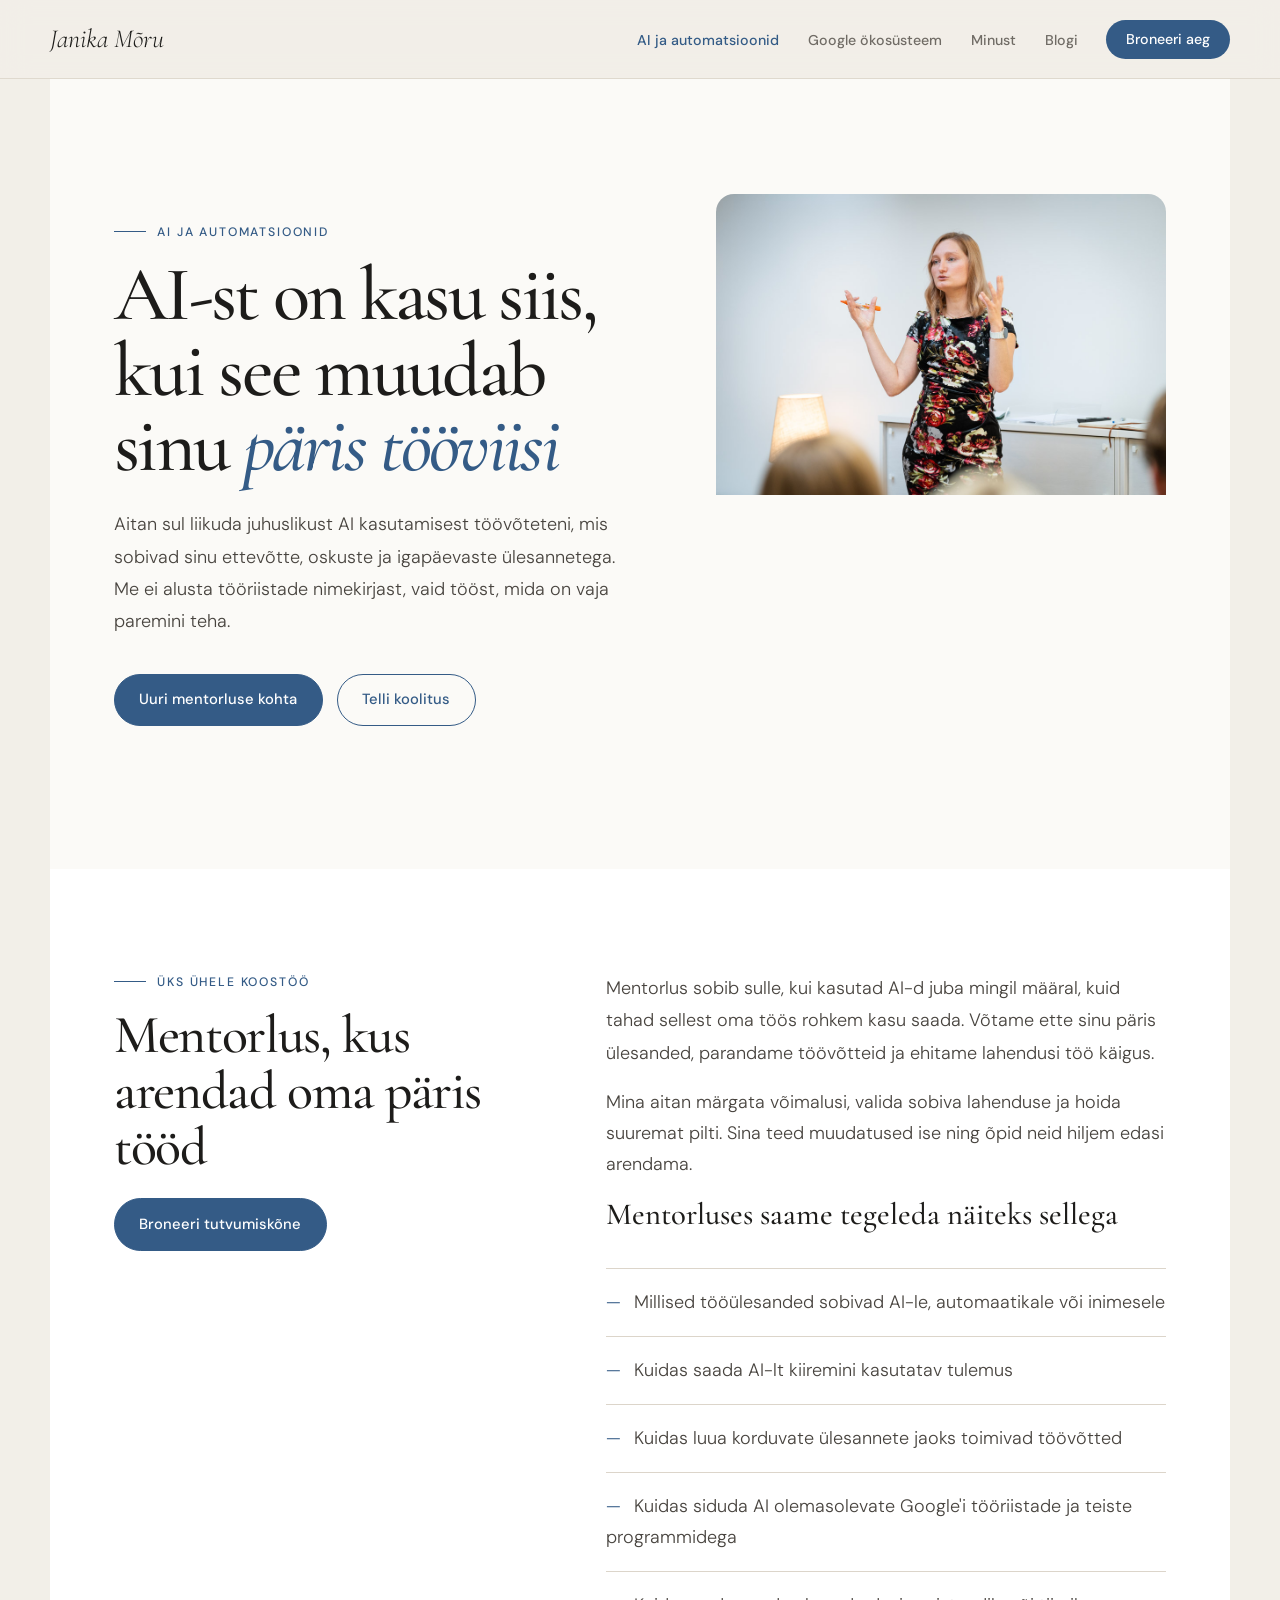
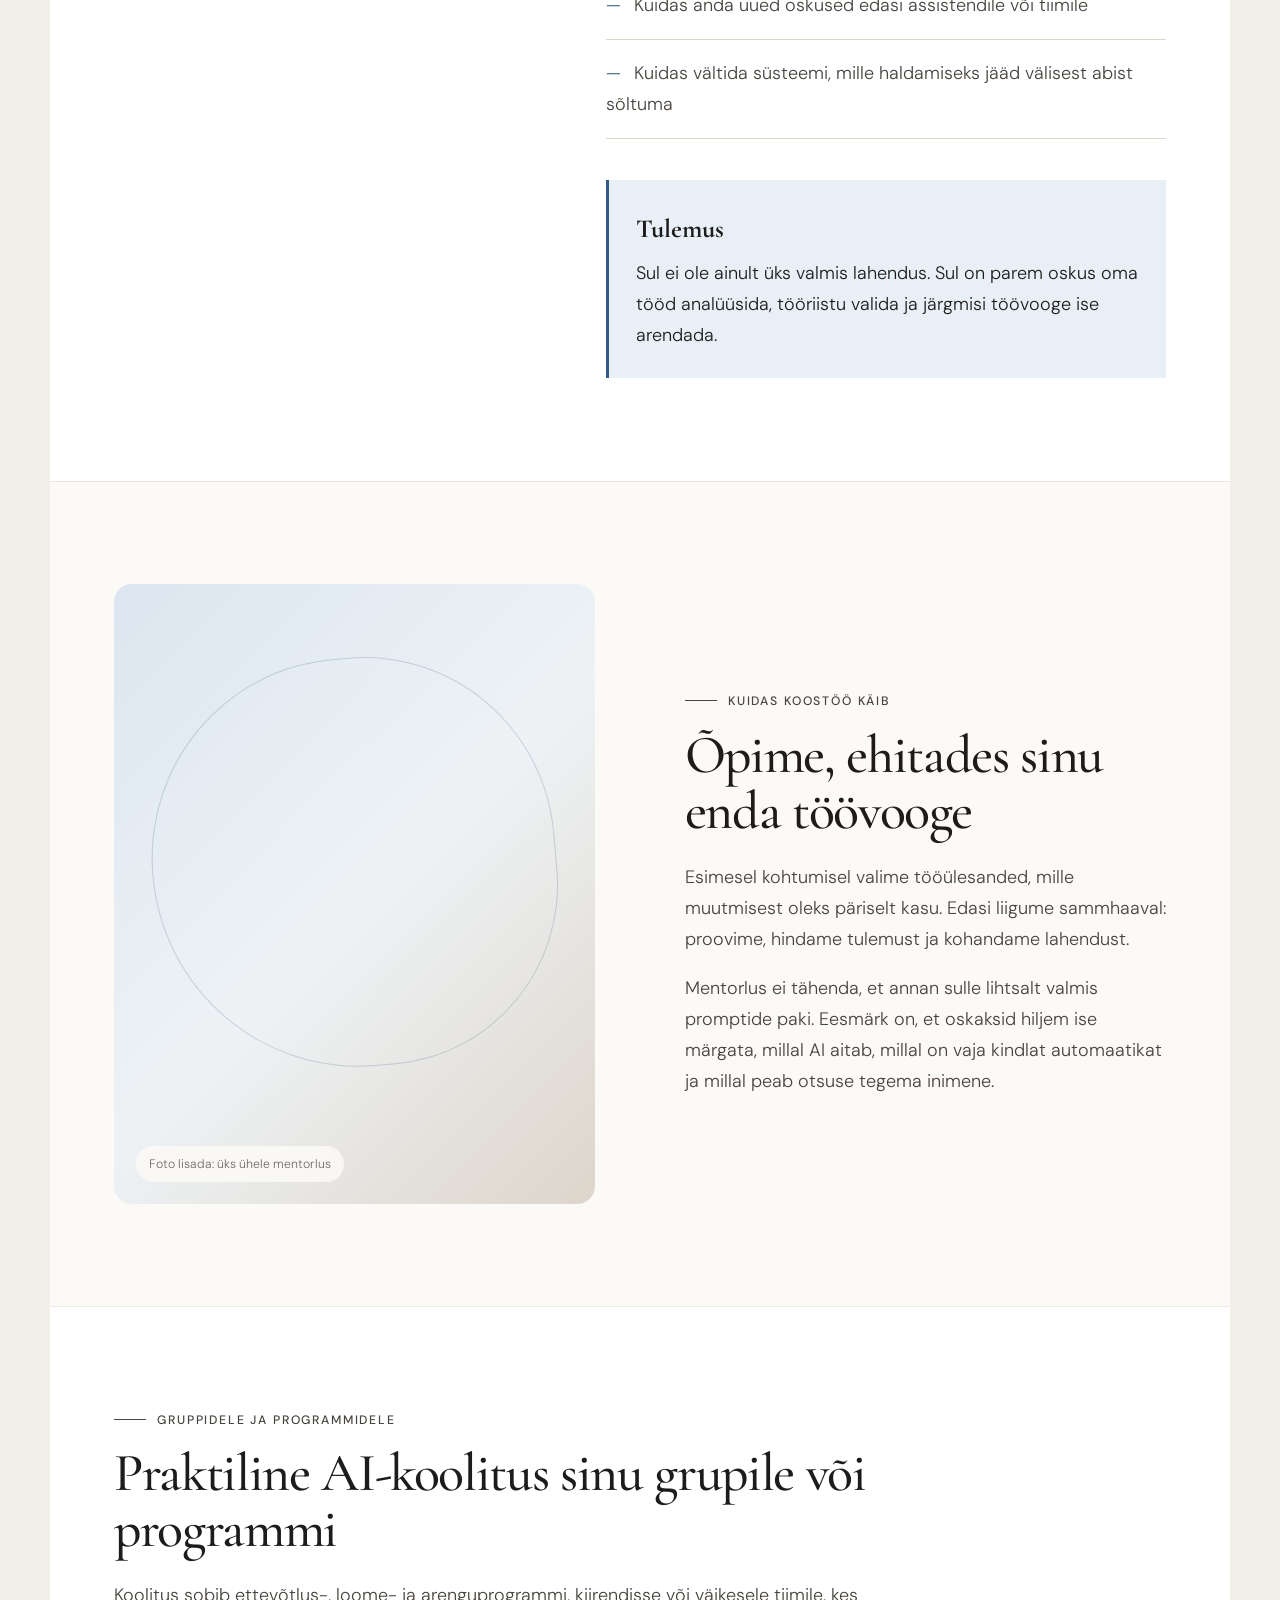
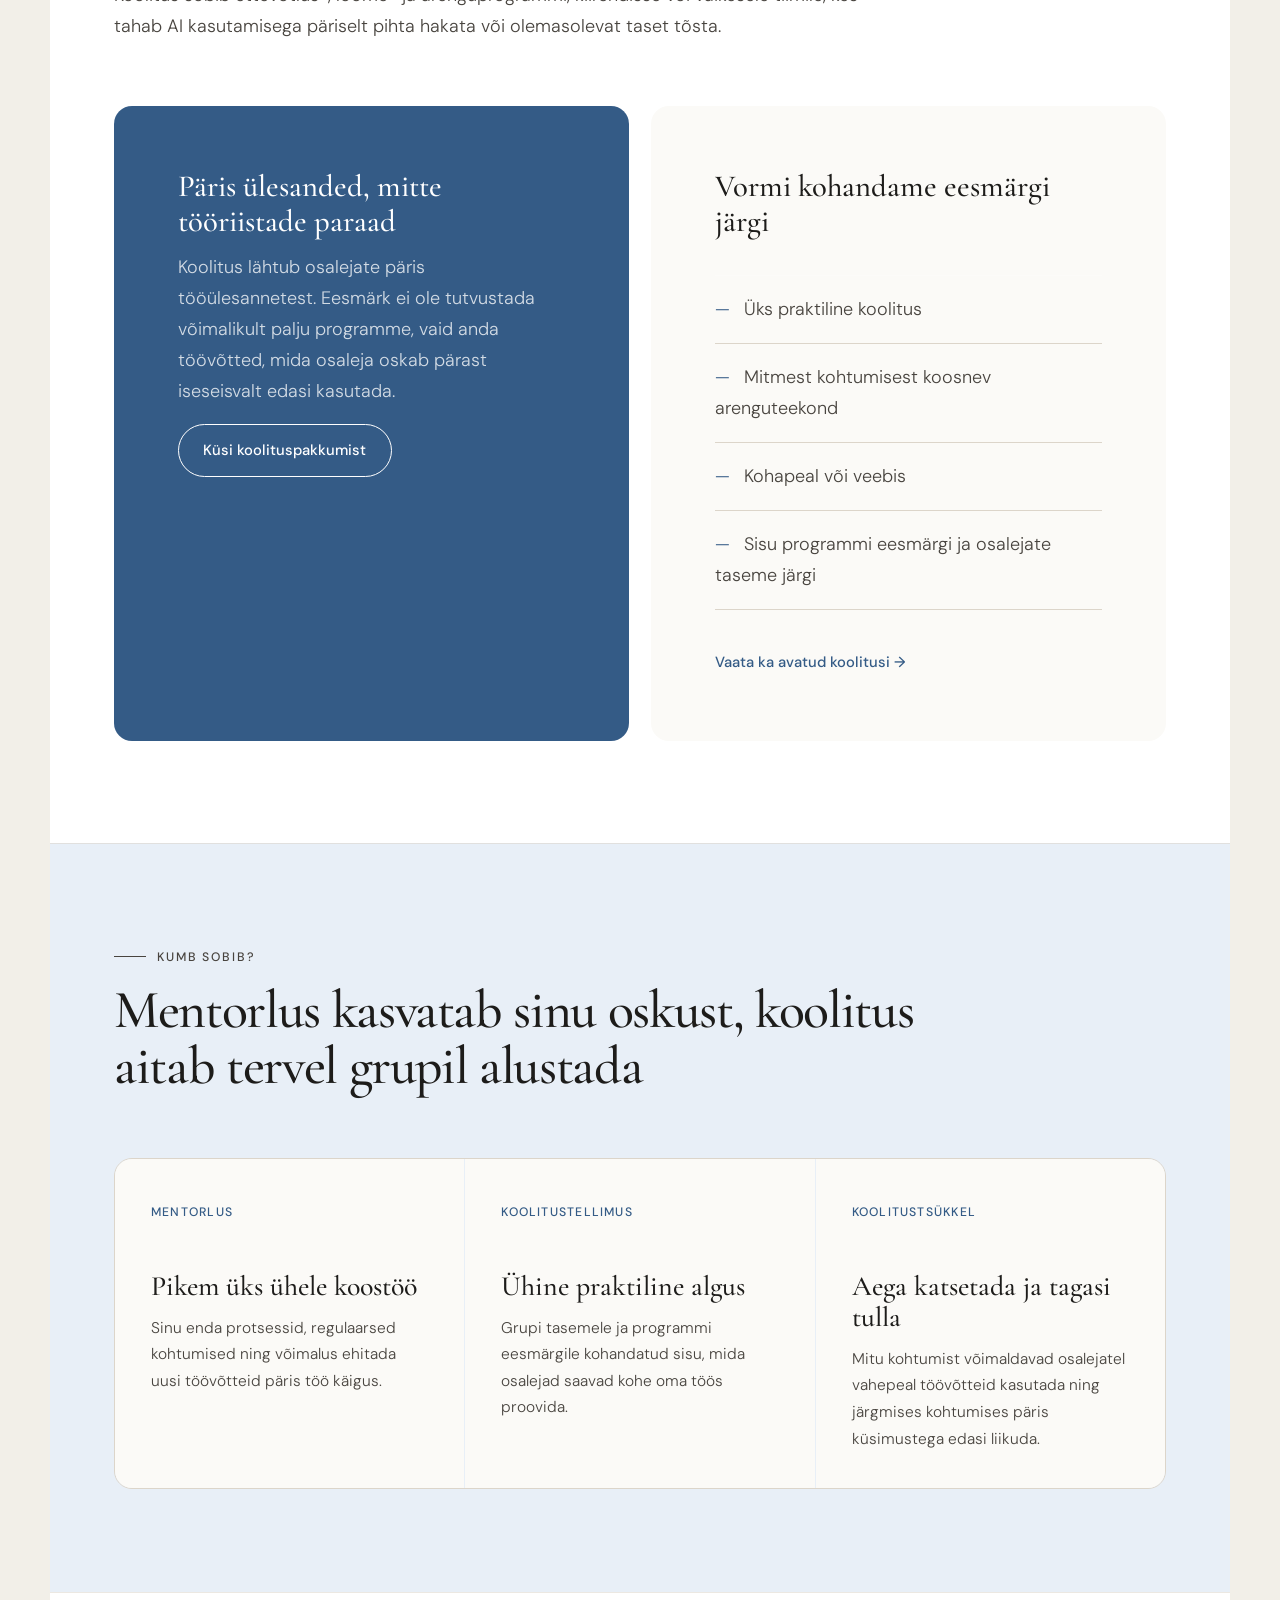
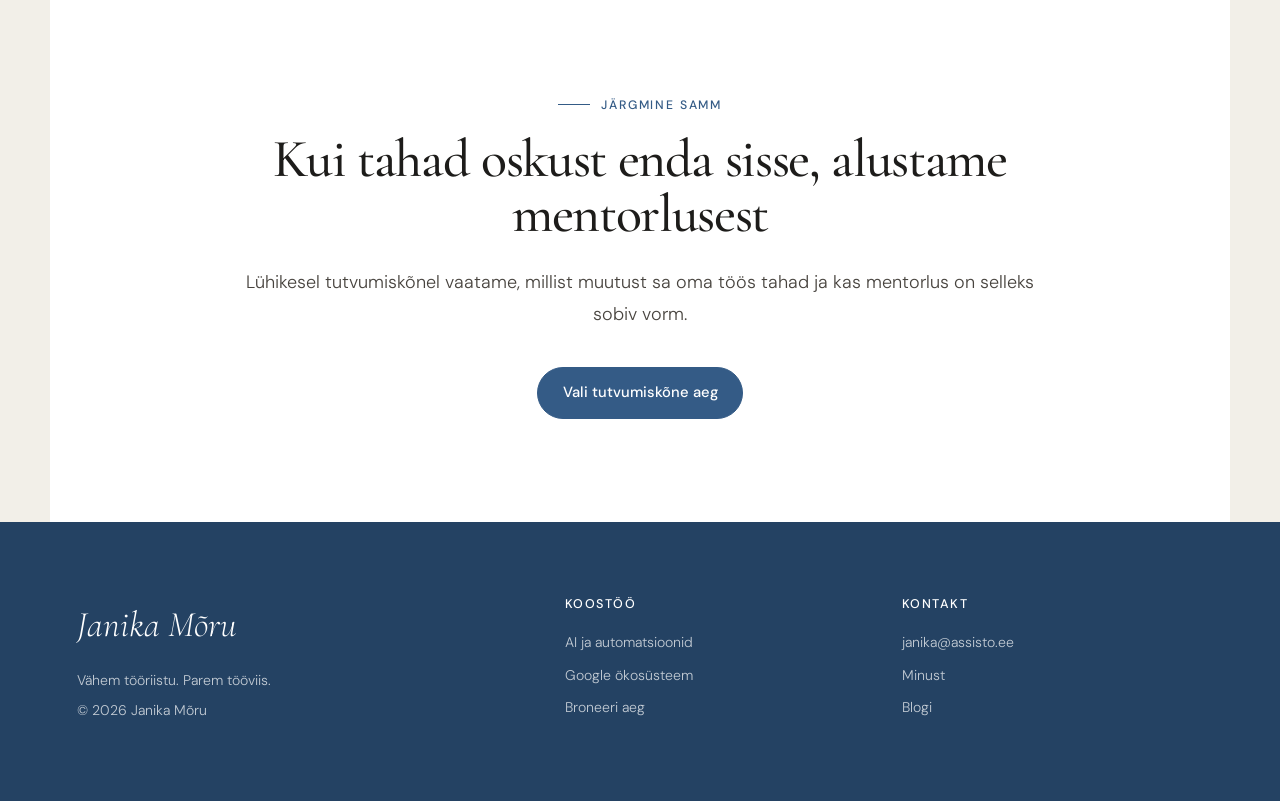
==== ai-ja-automatsioonid.html @ 2387592d "Build new service structure and navigation" ====
<!DOCTYPE html>
<html lang="et">
<head>
  <meta charset="UTF-8">
  <meta name="viewport" content="width=device-width, initial-scale=1">
  <title>AI ja automatsioonid — Janika Mõru</title>
  <meta name="description" content="AI mentorlus üks ühele ning praktilised AI-koolitused gruppidele ja ettevõtlusprogrammidele.">
  <link rel="preconnect" href="https://fonts.googleapis.com">
  <link href="https://fonts.googleapis.com/css2?family=Cormorant+Garamond:ital,wght@0,400;0,500;1,400&family=DM+Sans:wght@300;400;500&display=swap" rel="stylesheet">
  <link rel="stylesheet" href="style.css">
</head>
<body>
<a class="skip-link" href="#sisu">Liigu sisu juurde</a>
<nav class="site-nav" aria-label="Põhimenüü"><div class="nav-inner">
  <a class="nav-logo" href="index.html">Janika Mõru</a>
  <button class="nav-toggle" type="button" aria-expanded="false" aria-controls="nav-links">Menüü</button>
  <ul class="nav-links" id="nav-links">
    <li><a href="ai-ja-automatsioonid.html" aria-current="page">AI ja automatsioonid</a></li>
    <li><a href="google-okosusteem.html">Google ökosüsteem</a></li>
    <li><a href="minust.html">Minust</a></li>
    <li><a href="blogi.html">Blogi</a></li>
    <li><a class="nav-cta" href="kontakt.html">Broneeri aeg</a></li>
  </ul>
</div></nav>

<main id="sisu">
  <header class="page-hero">
    <div>
      <p class="label">AI ja automatsioonid</p>
      <h1>AI-st on kasu siis, kui see muudab sinu <span class="blue-text">päris tööviisi</span></h1>
      <p class="lead">Aitan sul liikuda juhuslikust AI kasutamisest töövõteteni, mis sobivad sinu ettevõtte, oskuste ja igapäevaste ülesannetega. Me ei alusta tööriistade nimekirjast, vaid tööst, mida on vaja paremini teha.</p>
      <div class="button-row">
        <a class="button" href="#mentorlus">Uuri mentorluse kohta</a>
        <a class="button secondary" href="#koolitused">Telli koolitus</a>
      </div>
    </div>
    <div class="page-hero-media training"><img src="Janika ettekanne_kodulehele_MailisVahenurm18.jpg" alt="Janika Mõru praktilist koolitust läbi viimas"></div>
  </header>

  <section class="section white" id="mentorlus">
    <div class="feature-grid">
      <div class="sticky-title">
        <p class="label">Üks ühele koostöö</p>
        <h2>Mentorlus, kus arendad oma päris tööd</h2>
        <a class="button" href="kontakt.html#tutvumiskone">Broneeri tutvumiskõne</a>
      </div>
      <div class="feature-copy">
        <p class="lead">Mentorlus sobib sulle, kui kasutad AI-d juba mingil määral, kuid tahad sellest oma töös rohkem kasu saada. Võtame ette sinu päris ülesanded, parandame töövõtteid ja ehitame lahendusi töö käigus.</p>
        <p>Mina aitan märgata võimalusi, valida sobiva lahenduse ja hoida suuremat pilti. Sina teed muudatused ise ning õpid neid hiljem edasi arendama.</p>
        <h3>Mentorluses saame tegeleda näiteks sellega</h3>
        <ul class="check-list">
          <li>Millised tööülesanded sobivad AI-le, automaatikale või inimesele</li>
          <li>Kuidas saada AI-lt kiiremini kasutatav tulemus</li>
          <li>Kuidas luua korduvate ülesannete jaoks toimivad töövõtted</li>
          <li>Kuidas siduda AI olemasolevate Google'i tööriistade ja teiste programmidega</li>
          <li>Kuidas anda uued oskused edasi assistendile või tiimile</li>
          <li>Kuidas vältida süsteemi, mille haldamiseks jääd välisest abist sõltuma</li>
        </ul>
        <div class="outcome"><strong>Tulemus</strong>Sul ei ole ainult üks valmis lahendus. Sul on parem oskus oma tööd analüüsida, tööriistu valida ja järgmisi töövooge ise arendada.</div>
      </div>
    </div>
  </section>

  <section class="section paper">
    <div class="editorial-split">
      <div class="photo-placeholder tall" role="img" aria-label="Siia tuleb foto üks ühele mentorlusest"><span>Foto lisada: üks ühele mentorlus</span></div>
      <div class="editorial-copy">
        <p class="label">Kuidas koostöö käib</p>
        <h2>Õpime, ehitades sinu enda töövooge</h2>
        <p>Esimesel kohtumisel valime tööülesanded, mille muutmisest oleks päriselt kasu. Edasi liigume sammhaaval: proovime, hindame tulemust ja kohandame lahendust.</p>
        <p>Mentorlus ei tähenda, et annan sulle lihtsalt valmis promptide paki. Eesmärk on, et oskaksid hiljem ise märgata, millal AI aitab, millal on vaja kindlat automaatikat ja millal peab otsuse tegema inimene.</p>
      </div>
    </div>
  </section>

  <section class="section white" id="koolitused">
    <div class="section-head">
      <p class="label">Gruppidele ja programmidele</p>
      <h2>Praktiline AI-koolitus sinu grupile või programmi</h2>
      <p>Koolitus sobib ettevõtlus-, loome- ja arenguprogrammi, kiirendisse või väikesele tiimile, kes tahab AI kasutamisega päriselt pihta hakata või olemasolevat taset tõsta.</p>
    </div>
    <div class="offer-split">
      <div class="offer-panel blue">
        <h3>Päris ülesanded, mitte tööriistade paraad</h3>
        <p>Koolitus lähtub osalejate päris tööülesannetest. Eesmärk ei ole tutvustada võimalikult palju programme, vaid anda töövõtted, mida osaleja oskab pärast iseseisvalt edasi kasutada.</p>
        <a class="button secondary" style="color:white;border-color:white" href="mailto:janika@assisto.ee?subject=AI-koolituse%20päring">Küsi koolituspakkumist</a>
      </div>
      <div class="offer-panel">
        <h3>Vormi kohandame eesmärgi järgi</h3>
        <ul class="check-list">
          <li>Üks praktiline koolitus</li>
          <li>Mitmest kohtumisest koosnev arenguteekond</li>
          <li>Kohapeal või veebis</li>
          <li>Sisu programmi eesmärgi ja osalejate taseme järgi</li>
        </ul>
        <a class="text-link" href="koolituskalender.html">Vaata ka avatud koolitusi</a>
      </div>
    </div>
  </section>

  <section class="section blue-soft">
    <div class="section-head">
      <p class="label">Kumb sobib?</p>
      <h2>Mentorlus kasvatab sinu oskust, koolitus aitab tervel grupil alustada</h2>
    </div>
    <div class="example-grid">
      <article class="example"><span>Mentorlus</span><h3>Pikem üks ühele koostöö</h3><p>Sinu enda protsessid, regulaarsed kohtumised ning võimalus ehitada uusi töövõtteid päris töö käigus.</p></article>
      <article class="example"><span>Koolitustellimus</span><h3>Ühine praktiline algus</h3><p>Grupi tasemele ja programmi eesmärgile kohandatud sisu, mida osalejad saavad kohe oma töös proovida.</p></article>
      <article class="example"><span>Koolitustsükkel</span><h3>Aega katsetada ja tagasi tulla</h3><p>Mitu kohtumist võimaldavad osalejatel vahepeal töövõtteid kasutada ning järgmises kohtumises päris küsimustega edasi liikuda.</p></article>
    </div>
  </section>

  <section class="section white closing">
    <p class="label">Järgmine samm</p>
    <h2>Kui tahad oskust enda sisse, alustame mentorlusest</h2>
    <p class="lead">Lühikesel tutvumiskõnel vaatame, millist muutust sa oma töös tahad ja kas mentorlus on selleks sobiv vorm.</p>
    <div class="button-row"><a class="button" href="kontakt.html#tutvumiskone">Vali tutvumiskõne aeg</a></div>
  </section>
</main>

<footer>
  <div><div class="footer-logo">Janika Mõru</div><p>Vähem tööriistu. Parem tööviis.</p><p>© 2026 Janika Mõru</p></div>
  <div class="footer-links"><div class="footer-heading">Koostöö</div><a href="ai-ja-automatsioonid.html">AI ja automatsioonid</a><a href="google-okosusteem.html">Google ökosüsteem</a><a href="kontakt.html">Broneeri aeg</a></div>
  <div class="footer-links"><div class="footer-heading">Kontakt</div><a href="mailto:janika@assisto.ee">janika@assisto.ee</a><a href="minust.html">Minust</a><a href="blogi.html">Blogi</a></div>
</footer>
<script src="site.js"></script><script src="charla.js"></script>
</body>
</html>
---- style.css ----
*, *::before, *::after { box-sizing: border-box; }

:root {
  --canvas: #f2efe8;
  --paper: #fbfaf7;
  --white: #ffffff;
  --blue: #345b86;
  --blue-dark: #244263;
  --blue-soft: #e8eff7;
  --sand: #e8dfd2;
  --ink: #1d1c1a;
  --text: #48443f;
  --muted: #706b65;
  --line: #dcd5ca;
  --head: 'Cormorant Garamond', Georgia, serif;
  --body: 'DM Sans', Arial, sans-serif;
  --radius: 18px;
  --content: 1180px;
  --reading: 760px;
}

html { scroll-behavior: smooth; font-size: 18px; }
body { margin: 0; background: var(--canvas); color: var(--ink); font-family: var(--body); font-weight: 300; line-height: 1.72; }
img { display: block; width: 100%; }
a { color: inherit; }
button, input { font: inherit; }
.skip-link { position: fixed; top: -5rem; left: 1rem; z-index: 1000; padding: .7rem 1rem; background: var(--ink); color: white; }
.skip-link:focus { top: 1rem; }

.site-nav { position: sticky; top: 0; z-index: 100; border-bottom: 1px solid rgba(220,213,202,.86); background: rgba(242,239,232,.94); backdrop-filter: blur(14px); }
.nav-inner { width: min(var(--content), calc(100% - 3rem)); min-height: 78px; margin: 0 auto; display: flex; align-items: center; justify-content: space-between; gap: 2rem; }
.nav-logo { font-family: var(--head); font-size: 1.45rem; font-style: italic; text-decoration: none; white-space: nowrap; }
.nav-links { display: flex; align-items: center; gap: clamp(1rem, 2.25vw, 2rem); margin: 0; padding: 0; list-style: none; }
.nav-links a { color: var(--muted); font-size: .79rem; font-weight: 500; text-decoration: none; white-space: nowrap; }
.nav-links a:hover, .nav-links a[aria-current="page"] { color: var(--blue); }
.nav-cta { padding: .58rem 1.1rem; border-radius: 999px; background: var(--blue); color: white !important; }
.nav-cta:hover { background: var(--blue-dark); }
.nav-toggle { display: none; border: 0; background: transparent; color: var(--ink); cursor: pointer; }

main { display: block; }
.section { width: min(var(--content), calc(100% - 3rem)); margin: 0 auto; padding: clamp(4.5rem, 8vw, 7rem) clamp(1.5rem, 5vw, 5rem); }
.section.full { width: min(1360px, 100%); }
.section.white { background: var(--white); }
.section.paper { background: var(--paper); }
.section.blue-soft { background: var(--blue-soft); }
.section.sand { background: var(--sand); }
.section + .section { border-top: 1px solid rgba(220,213,202,.55); }
.label { margin: 0 0 .8rem; color: var(--blue); font-size: .68rem; font-weight: 500; letter-spacing: .15em; text-transform: uppercase; }
.label::before { content: ''; display: inline-block; width: 1.8rem; height: 1px; margin: 0 .6rem .22rem 0; background: currentColor; }
h1, h2, h3, p { margin-top: 0; }
h1, h2, h3 { font-family: var(--head); font-weight: 500; }
h1 { margin-bottom: 1.4rem; font-size: clamp(3rem, 6.4vw, 6rem); line-height: .98; letter-spacing: -.035em; }
h2 { margin-bottom: 1.3rem; font-size: clamp(2.25rem, 4.2vw, 4rem); line-height: 1.04; letter-spacing: -.025em; }
h3 { margin-bottom: .7rem; font-size: clamp(1.45rem, 2.4vw, 2.15rem); line-height: 1.12; }
.blue-text { color: var(--blue); font-style: italic; }
.lead { max-width: 62ch; color: var(--text); font-size: clamp(1rem, 1.4vw, 1.18rem); line-height: 1.8; }
.narrow { max-width: var(--reading); }
.section-head { max-width: 820px; margin-bottom: clamp(2.5rem, 5vw, 4rem); }
.section-head p { max-width: 64ch; color: var(--text); }

.button-row { display: flex; flex-wrap: wrap; align-items: center; gap: .8rem; margin-top: 2rem; }
.button { display: inline-flex; align-items: center; justify-content: center; min-height: 48px; padding: .7rem 1.35rem; border: 1px solid var(--blue); border-radius: 999px; background: var(--blue); color: white; font-size: .82rem; font-weight: 500; text-decoration: none; transition: .2s ease; }
.button:hover { transform: translateY(-2px); background: var(--blue-dark); border-color: var(--blue-dark); }
.button.secondary { background: transparent; color: var(--blue); }
.button.secondary:hover { background: var(--blue-soft); }
.text-link { color: var(--blue); font-size: .82rem; font-weight: 500; text-decoration: none; }
.text-link::after { content: ' →'; }
.text-link:hover { color: var(--blue-dark); }

.hero { width: min(1360px, 100%); min-height: 700px; margin: 0 auto; display: grid; grid-template-columns: 1.05fr .95fr; background: var(--paper); }
.hero-copy { display: flex; flex-direction: column; justify-content: center; padding: clamp(4rem, 8vw, 8rem) clamp(2rem, 7vw, 6rem); }
.hero-copy .lead { max-width: 52ch; }
.hero-media { min-height: 660px; margin: 2rem 2rem 2rem 0; overflow: hidden; border-radius: var(--radius); background: var(--blue-soft); }
.hero-media img { height: 100%; object-fit: cover; object-position: center top; }
.hero-media.training img { object-position: 52% center; }

.direction-grid { display: grid; grid-template-columns: 1fr 1fr; gap: 1.25rem; }
.direction { display: grid; grid-template-rows: minmax(270px, .9fr) auto; overflow: hidden; border: 1px solid var(--line); border-radius: var(--radius); background: var(--paper); }
.direction-media { min-height: 270px; overflow: hidden; background: var(--blue-soft); }
.direction-media img { height: 100%; object-fit: cover; }
.direction-copy { padding: clamp(1.7rem, 4vw, 3rem); }
.direction-copy p { color: var(--text); }
.direction-kicker { display: block; margin-bottom: .55rem; color: var(--blue); font-size: .7rem; font-weight: 500; letter-spacing: .12em; text-transform: uppercase; }

.photo-placeholder { position: relative; display: flex; min-height: 320px; align-items: flex-end; overflow: hidden; border-radius: var(--radius); background: linear-gradient(135deg, #dce6f0 0%, #eef2f5 52%, #ddd5ca 100%); }
.photo-placeholder::before { content: ''; position: absolute; inset: 12% 8% 22%; border: 1px solid rgba(52,91,134,.22); border-radius: 50% 48% 45% 52%; transform: rotate(-5deg); }
.photo-placeholder span { position: relative; margin: 1.2rem; padding: .42rem .72rem; border-radius: 999px; background: rgba(251,250,247,.9); color: var(--muted); font-size: .68rem; }
.photo-placeholder.tall { min-height: 620px; }

.editorial-split { display: grid; grid-template-columns: 1fr 1fr; gap: clamp(2.5rem, 7vw, 6rem); align-items: center; }
.editorial-copy p { color: var(--text); }
.editorial-copy p:last-child { margin-bottom: 0; }

.principles { display: grid; grid-template-columns: minmax(240px,.75fr) 1.25fr; gap: clamp(2.5rem, 8vw, 7rem); }
.principle-list { border-top: 1px solid var(--line); }
.principle { display: grid; grid-template-columns: 3rem 1fr; gap: 1rem; padding: 2.2rem 0; border-bottom: 1px solid var(--line); }
.principle-number { color: var(--blue); font-family: var(--head); font-size: 1.6rem; }
.principle h3 { font-size: 1.65rem; }
.principle p { max-width: 62ch; margin-bottom: 0; color: var(--text); font-size: .91rem; }

.result-band { padding: clamp(4rem, 8vw, 6.5rem); background: var(--blue); color: white; }
.result-band .label { color: rgba(255,255,255,.72); }
.result-band h2 { max-width: 800px; }
.result-list { display: grid; grid-template-columns: repeat(5, 1fr); gap: 1px; margin: 3rem 0 0; padding: 0; border: 1px solid rgba(255,255,255,.2); list-style: none; }
.result-list li { padding: 1.5rem; border-right: 1px solid rgba(255,255,255,.2); color: rgba(255,255,255,.82); font-size: .84rem; }
.result-list li:last-child { border-right: 0; }

.example-grid { display: grid; grid-template-columns: repeat(3, 1fr); gap: 1px; border: 1px solid var(--line); border-radius: var(--radius); overflow: hidden; }
.example { min-height: 290px; padding: 2rem; background: var(--paper); }
.example span { color: var(--blue); font-size: .68rem; font-weight: 500; letter-spacing: .1em; text-transform: uppercase; }
.example h3 { margin-top: 2.5rem; font-size: 1.55rem; }
.example p { margin-bottom: 0; color: var(--text); font-size: .86rem; }

.preview-grid { display: grid; grid-template-columns: 1fr 1fr; gap: clamp(2rem, 6vw, 5rem); align-items: center; }
.preview-photo { min-height: 480px; overflow: hidden; border-radius: var(--radius); }
.preview-photo img { height: 100%; object-fit: cover; }

.post-grid { display: grid; grid-template-columns: repeat(3, 1fr); gap: 1.2rem; }
.post-card { min-height: 280px; padding: 2rem; display: flex; flex-direction: column; border: 1px solid var(--line); border-radius: var(--radius); background: var(--paper); text-decoration: none; }
.post-card .post-meta { color: var(--blue); font-size: .68rem; font-weight: 500; letter-spacing: .1em; text-transform: uppercase; }
.post-card h3 { margin: auto 0 1rem; font-size: 1.65rem; }
.post-card p { color: var(--text); font-size: .84rem; }

.closing { text-align: center; }
.closing h2, .closing p { max-width: 800px; margin-left: auto; margin-right: auto; }
.closing .button-row { justify-content: center; }

.page-hero { width: min(var(--content), calc(100% - 3rem)); margin: 0 auto; padding: clamp(5rem, 9vw, 8rem) clamp(1.5rem, 5vw, 5rem); display: grid; grid-template-columns: 1fr .88fr; gap: clamp(2.5rem, 7vw, 6rem); align-items: center; background: var(--paper); }
.page-hero h1 { font-size: clamp(3.2rem, 6vw, 5.4rem); }
.page-hero-media { min-height: 560px; overflow: hidden; border-radius: var(--radius); }
.page-hero-media img { height: 100%; object-fit: cover; }
.page-hero-media.training img { object-position: 50% center; }

.feature-grid { display: grid; grid-template-columns: .82fr 1.18fr; gap: clamp(3rem, 8vw, 7rem); align-items: start; }
.sticky-title { position: sticky; top: 7rem; }
.feature-copy p { color: var(--text); }
.check-list { margin: 2rem 0; padding: 0; border-top: 1px solid var(--line); list-style: none; }
.check-list li { padding: 1rem 0; border-bottom: 1px solid var(--line); color: var(--text); }
.check-list li::before { content: '—'; margin-right: .75rem; color: var(--blue); }
.outcome { margin-top: 2.3rem; padding: 1.5rem; border-left: 3px solid var(--blue); background: var(--blue-soft); }
.outcome strong { display: block; margin-bottom: .35rem; font-family: var(--head); font-size: 1.45rem; }

.offer-split { display: grid; grid-template-columns: 1fr 1fr; gap: 1.25rem; }
.offer-panel { padding: clamp(2rem, 5vw, 4rem); border-radius: var(--radius); background: var(--paper); }
.offer-panel.blue { background: var(--blue); color: white; }
.offer-panel.blue p { color: rgba(255,255,255,.78); }
.offer-panel p { color: var(--text); }
.offer-panel .check-list { border-color: rgba(255,255,255,.2); }
.offer-panel.blue .check-list li { border-color: rgba(255,255,255,.2); color: rgba(255,255,255,.82); }

.course-grid { display: grid; grid-template-columns: repeat(2, 1fr); gap: 1.1rem; }
.course { min-height: 260px; padding: 2rem; display: flex; flex-direction: column; border: 1px solid var(--line); border-radius: var(--radius); background: var(--white); text-decoration: none; }
.course .course-meta { color: var(--blue); font-size: .7rem; font-weight: 500; letter-spacing: .1em; text-transform: uppercase; }
.course h3 { margin: auto 0 .8rem; font-size: 1.55rem; }
.course p { color: var(--text); font-size: .83rem; }
.course strong { color: var(--blue); font-size: .78rem; }

.about-hero { width: min(var(--content), calc(100% - 3rem)); margin: 0 auto; padding: clamp(5rem, 9vw, 8rem) clamp(1.5rem, 5vw, 5rem); background: var(--paper); }
.about-intro { display: grid; grid-template-columns: .8fr 1.2fr; gap: clamp(2.5rem, 7vw, 6rem); align-items: end; }
.about-photo { min-height: 560px; overflow: hidden; border-radius: var(--radius); }
.about-photo img { height: 100%; object-fit: cover; object-position: center top; }
.about-copy p { color: var(--text); }
.about-quote { max-width: 960px; margin: 0 auto; color: var(--blue-dark); font-family: var(--head); font-size: clamp(2rem, 5vw, 4.4rem); line-height: 1.12; text-align: center; }

.contact-layout { display: grid; grid-template-columns: .85fr 1.15fr; gap: clamp(2.5rem, 7vw, 6rem); align-items: start; }
.contact-options { display: grid; gap: 1rem; }
.contact-card { padding: 2rem; border: 1px solid var(--line); border-radius: var(--radius); background: var(--white); }
.contact-card p { color: var(--text); font-size: .9rem; }
.booking-frame { min-height: 650px; padding: 1.2rem; border-radius: var(--radius); background: var(--white); }

.legacy-choice { min-height: 70vh; }

footer { width: min(1360px, 100%); margin: 0 auto; padding: 4rem max(1.5rem, calc((100% - var(--content))/2 + 1.5rem)); display: grid; grid-template-columns: 1.2fr .8fr .8fr; gap: 2rem; background: var(--blue-dark); color: rgba(255,255,255,.72); }
.footer-logo { margin-bottom: .7rem; color: white; font-family: var(--head); font-size: 2rem; font-style: italic; }
footer p { margin-bottom: .35rem; font-size: .78rem; }
.footer-links { display: grid; align-content: start; gap: .45rem; }
.footer-links a { font-size: .78rem; text-decoration: none; }
.footer-links a:hover { color: white; }
.footer-heading { margin-bottom: .4rem; color: white; font-size: .7rem; font-weight: 500; letter-spacing: .12em; text-transform: uppercase; }

@media (max-width: 1040px) {
  html { font-size: 17px; }
  .nav-toggle { display: block; }
  .nav-links { position: absolute; top: 78px; left: 0; right: 0; display: none; padding: 1.4rem 1.5rem 1.8rem; flex-direction: column; align-items: stretch; gap: .5rem; border-bottom: 1px solid var(--line); background: var(--paper); }
  .site-nav.open .nav-links { display: flex; }
  .nav-links a { display: block; padding: .6rem 0; font-size: .9rem; }
  .nav-cta { margin-top: .4rem; text-align: center; }
  .hero, .page-hero { grid-template-columns: 1fr; }
  .hero { min-height: auto; }
  .hero-media { min-height: 600px; margin: 0 1.5rem 1.5rem; }
  .page-hero-media { min-height: 520px; }
  .result-list { grid-template-columns: 1fr 1fr; }
  .result-list li { border-bottom: 1px solid rgba(255,255,255,.2); }
  .result-list li:last-child { grid-column: span 2; }
}

@media (max-width: 760px) {
  html { font-size: 16px; }
  .nav-inner { width: calc(100% - 2rem); }
  .section, .page-hero, .about-hero { width: calc(100% - 1rem); padding: 4.5rem 1.25rem; }
  .hero-copy { padding: 4.5rem 1.5rem 3rem; }
  .hero-media { min-height: 460px; margin: 0 .5rem .5rem; }
  .direction-grid, .editorial-split, .principles, .example-grid, .preview-grid, .post-grid, .feature-grid, .offer-split, .course-grid, .about-intro, .contact-layout { grid-template-columns: 1fr; }
  .sticky-title { position: static; }
  .direction { grid-template-rows: 230px auto; }
  .result-band { padding: 4rem 1.5rem; }
  .result-list { grid-template-columns: 1fr; }
  .result-list li, .result-list li:last-child { grid-column: auto; border-right: 0; }
  .page-hero { gap: 2rem; }
  .page-hero-media, .about-photo { min-height: 430px; }
  .photo-placeholder.tall { min-height: 430px; }
  footer { grid-template-columns: 1fr; padding: 3.5rem 1.5rem; }
}

@media (prefers-reduced-motion: reduce) {
  html { scroll-behavior: auto; }
  *, *::before, *::after { transition: none !important; }
}
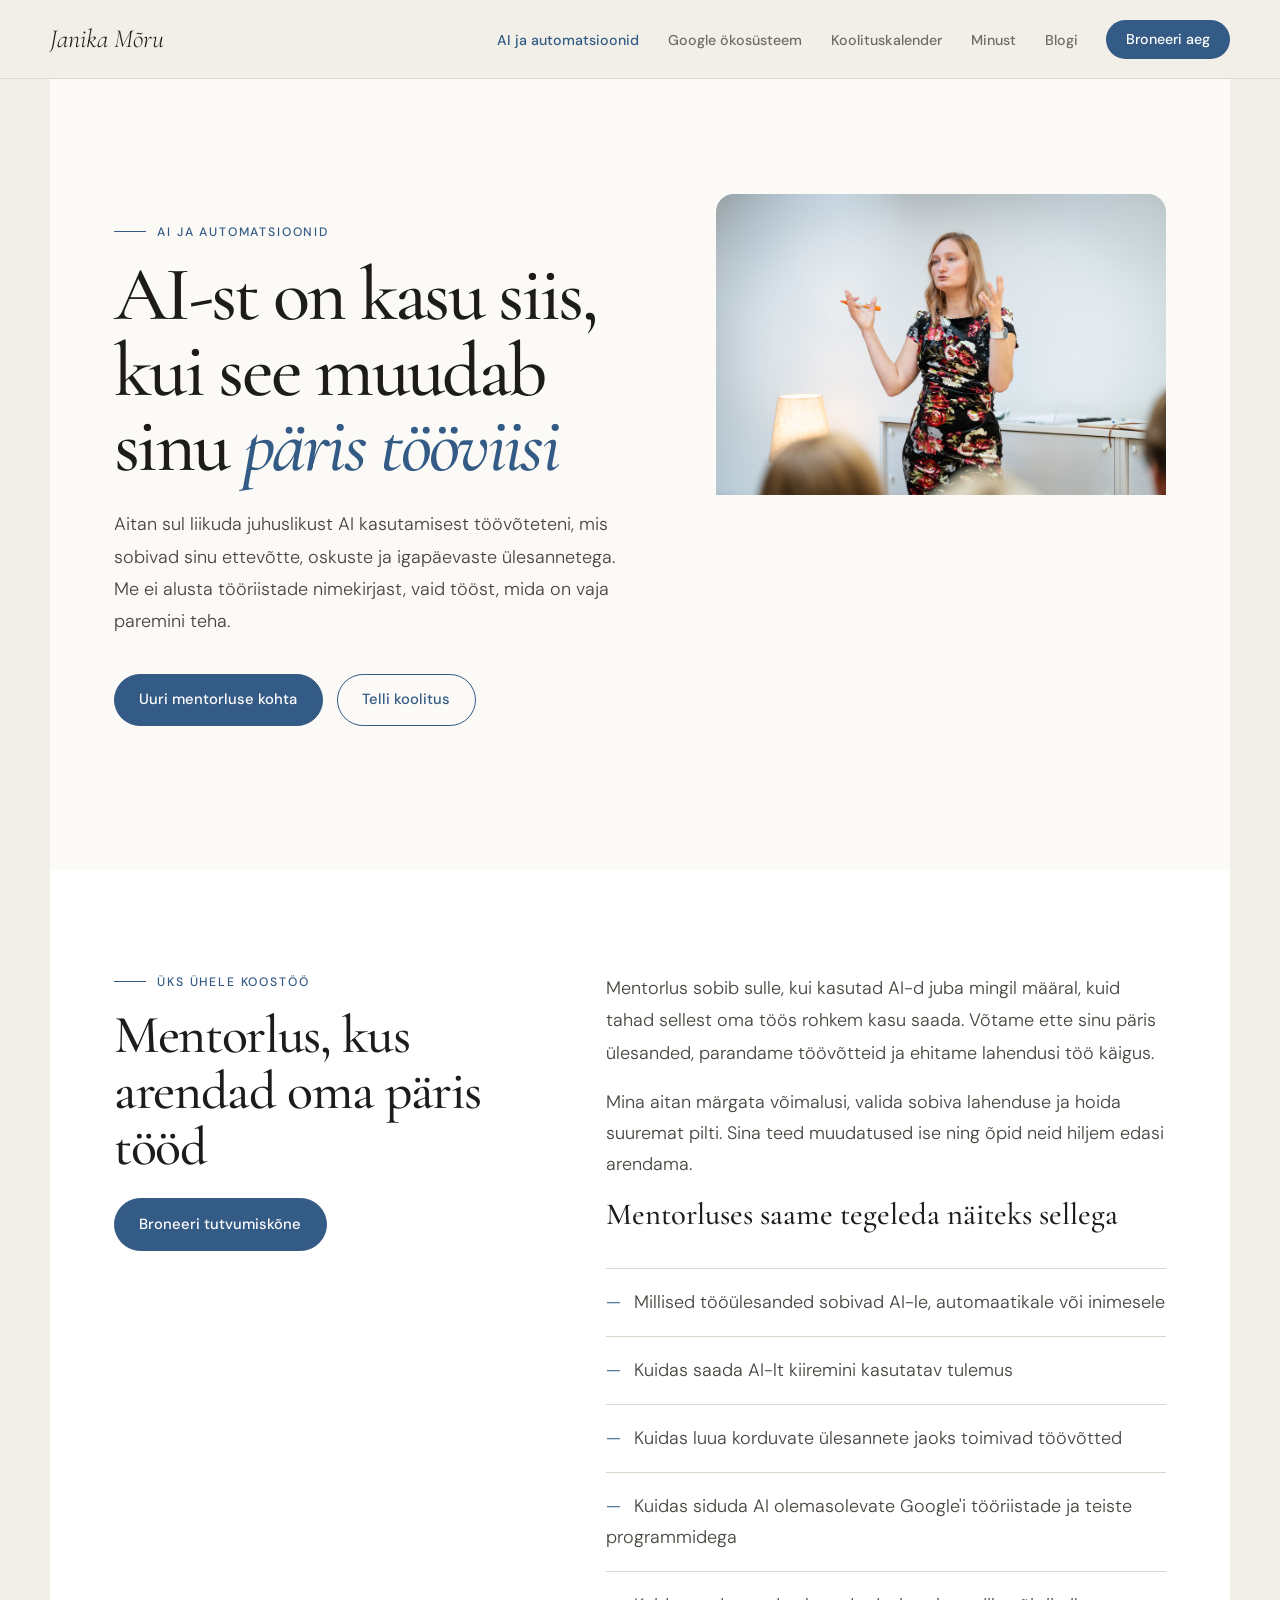
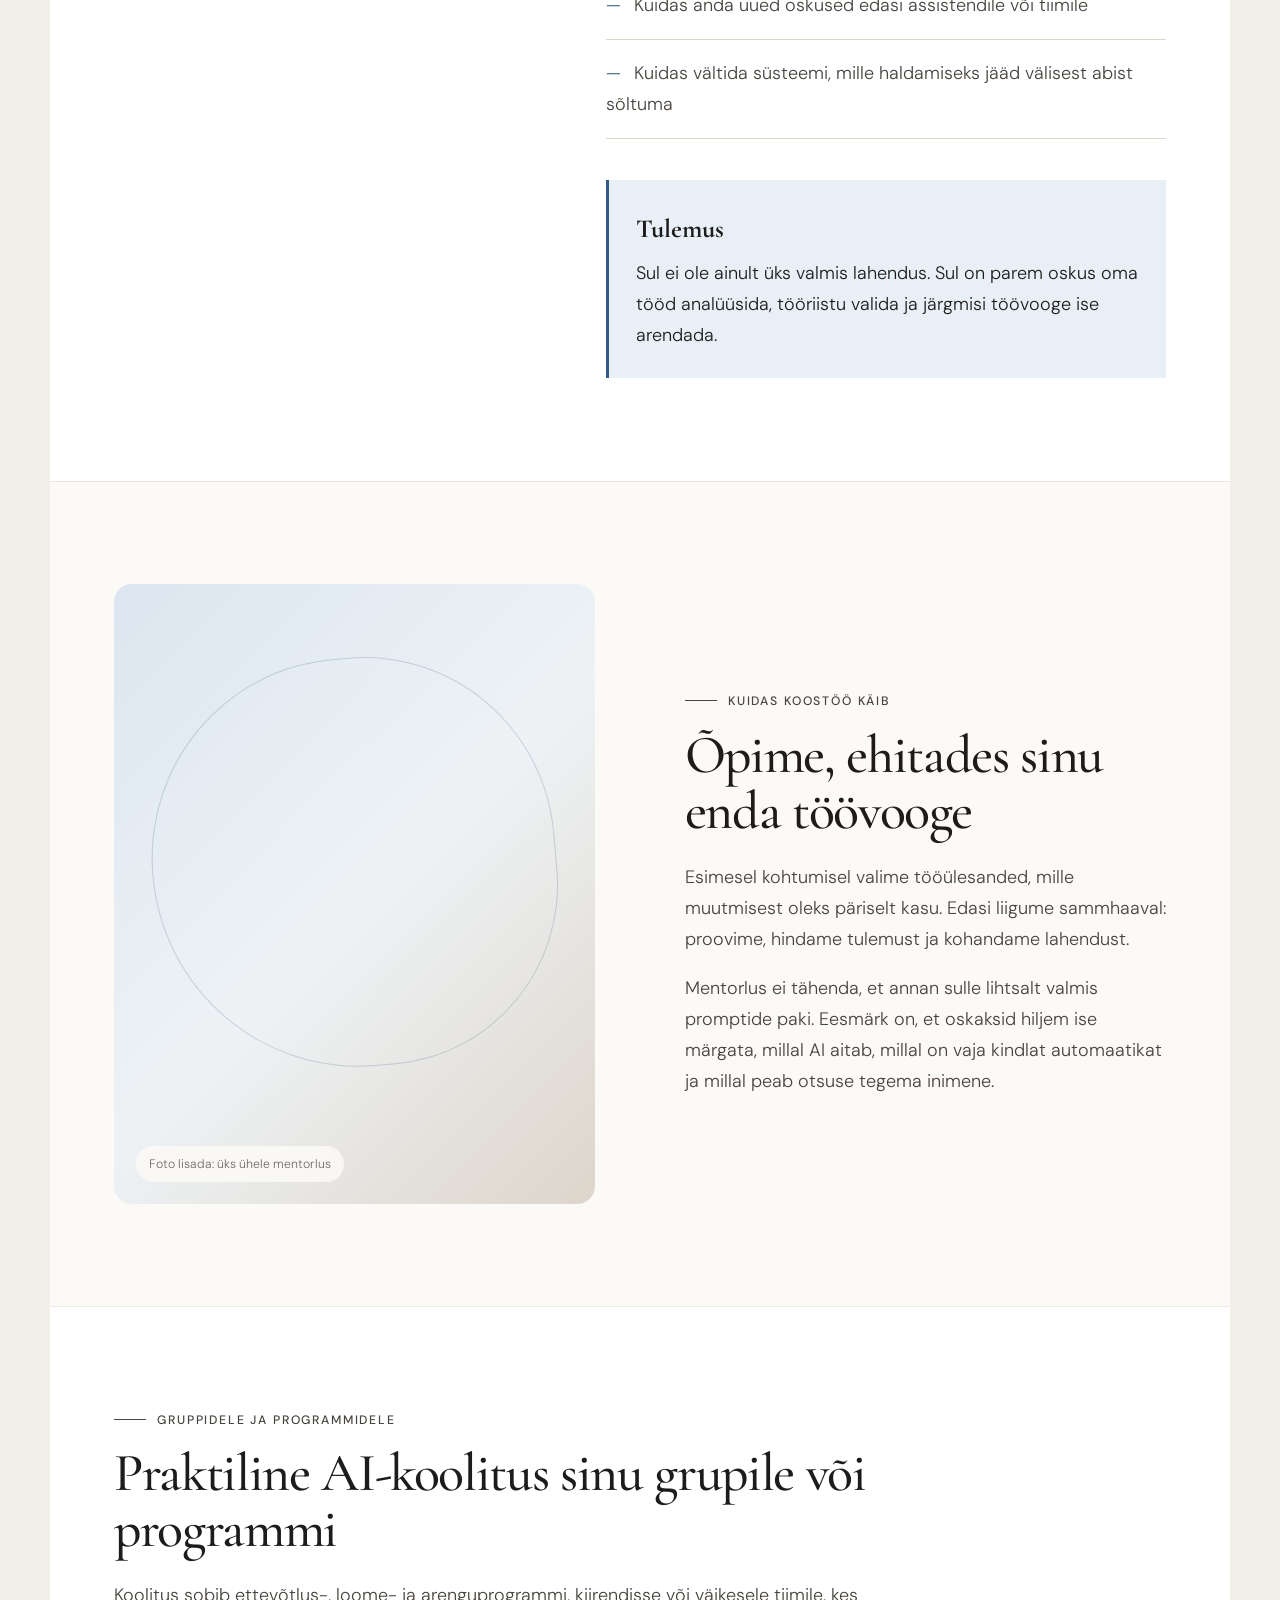
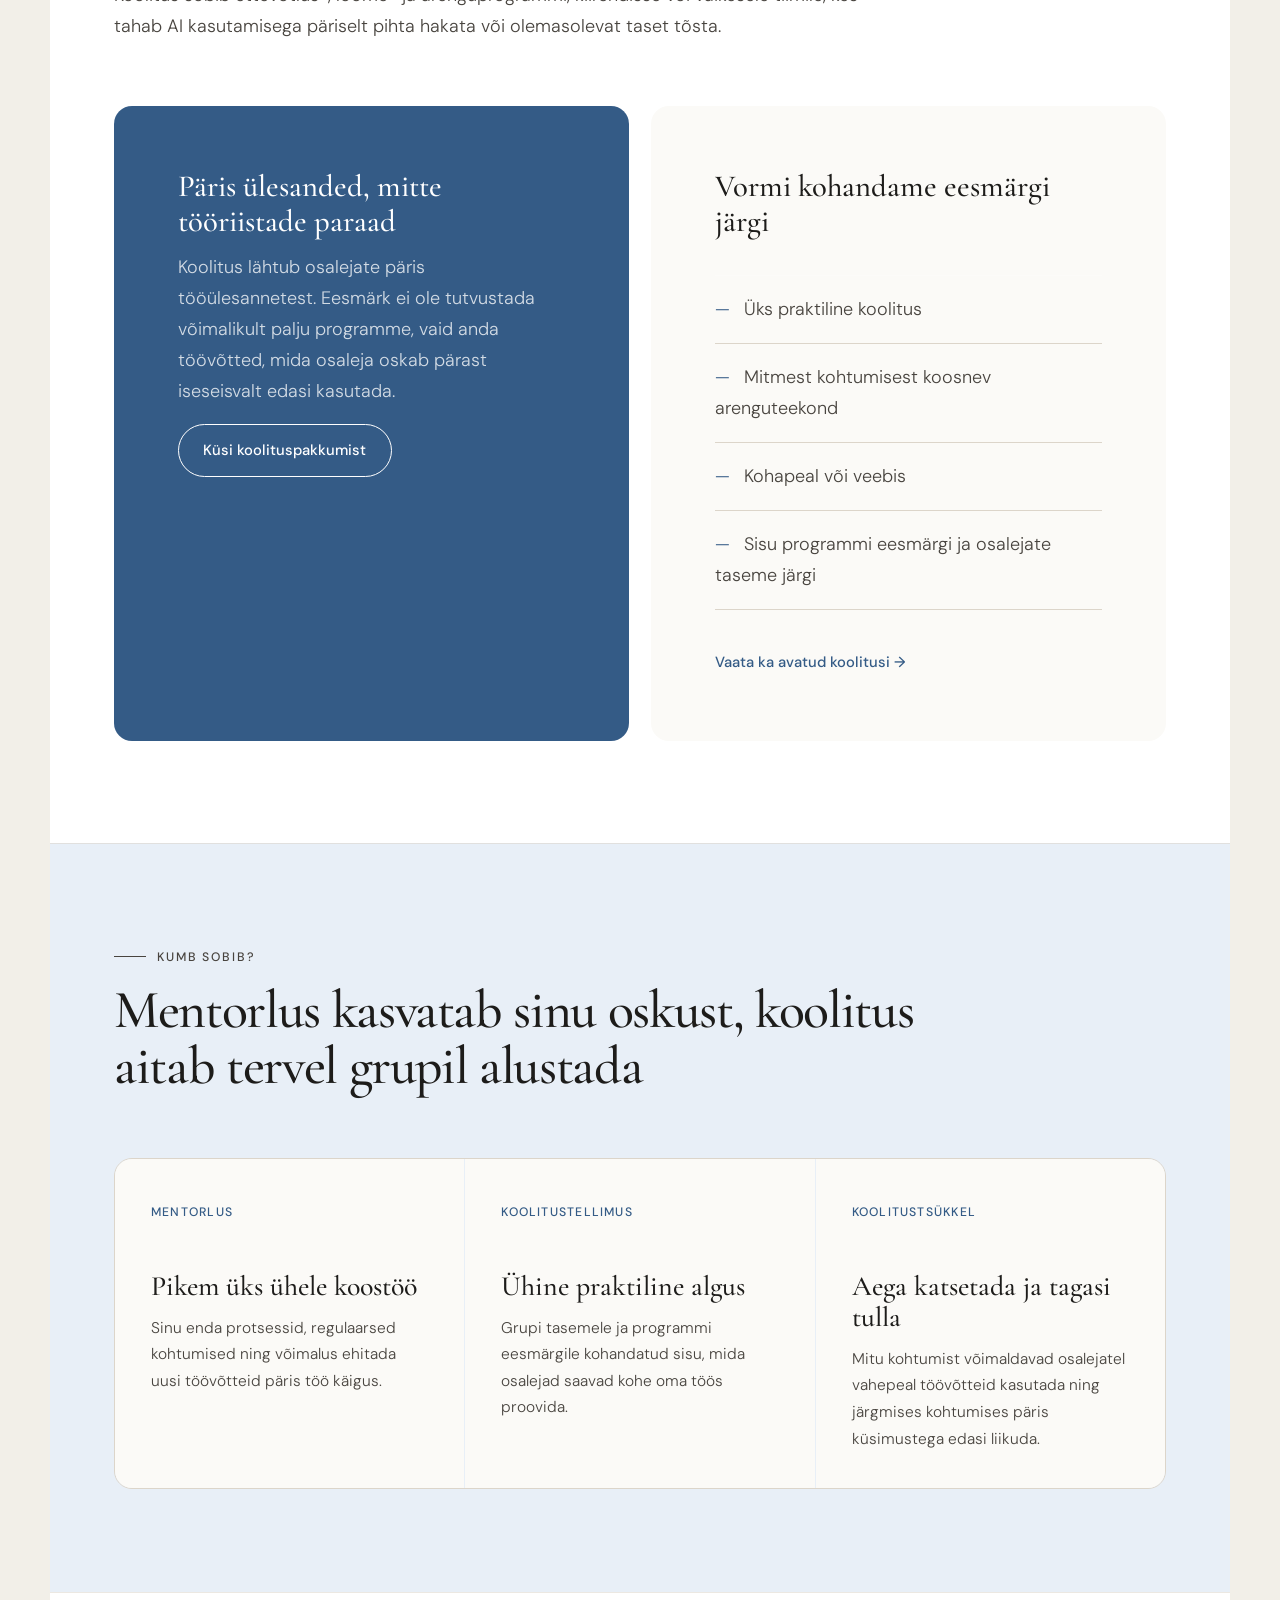
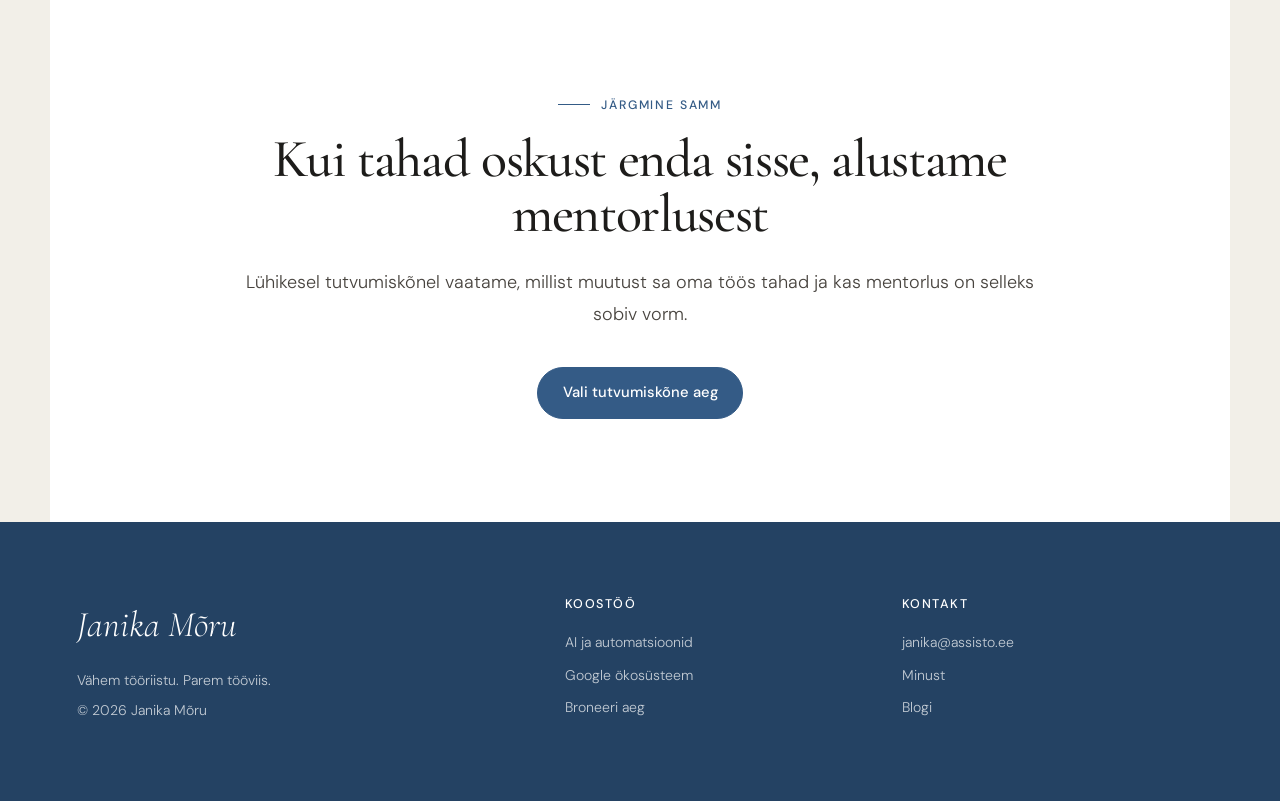
==== commit a29b836f: "Keep training calendar in main navigation" ====
--- a/ai-ja-automatsioonid.html
+++ b/ai-ja-automatsioonid.html
@@ -17,6 +17,7 @@
   <ul class="nav-links" id="nav-links">
     <li><a href="ai-ja-automatsioonid.html" aria-current="page">AI ja automatsioonid</a></li>
     <li><a href="google-okosusteem.html">Google ökosüsteem</a></li>
+    <li><a href="koolituskalender.html">Koolituskalender</a></li>
     <li><a href="minust.html">Minust</a></li>
     <li><a href="blogi.html">Blogi</a></li>
     <li><a class="nav-cta" href="kontakt.html">Broneeri aeg</a></li>
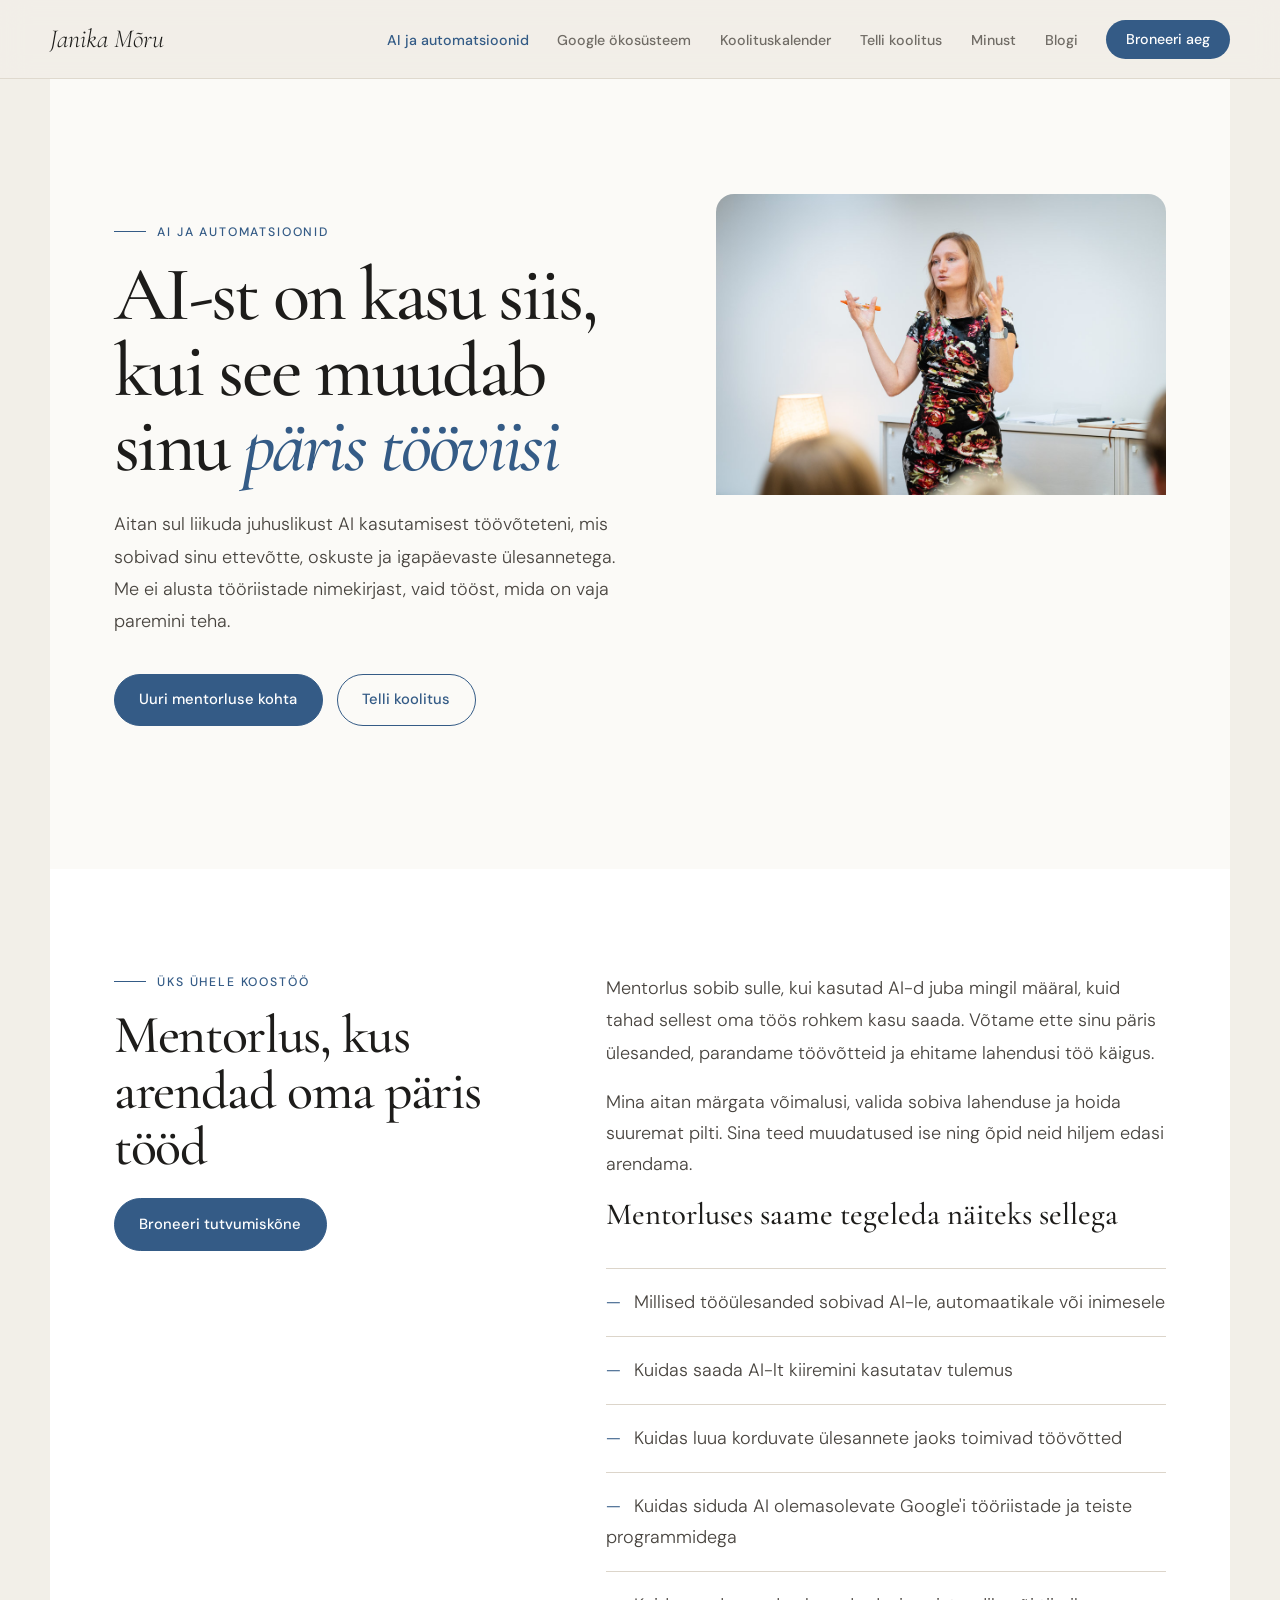
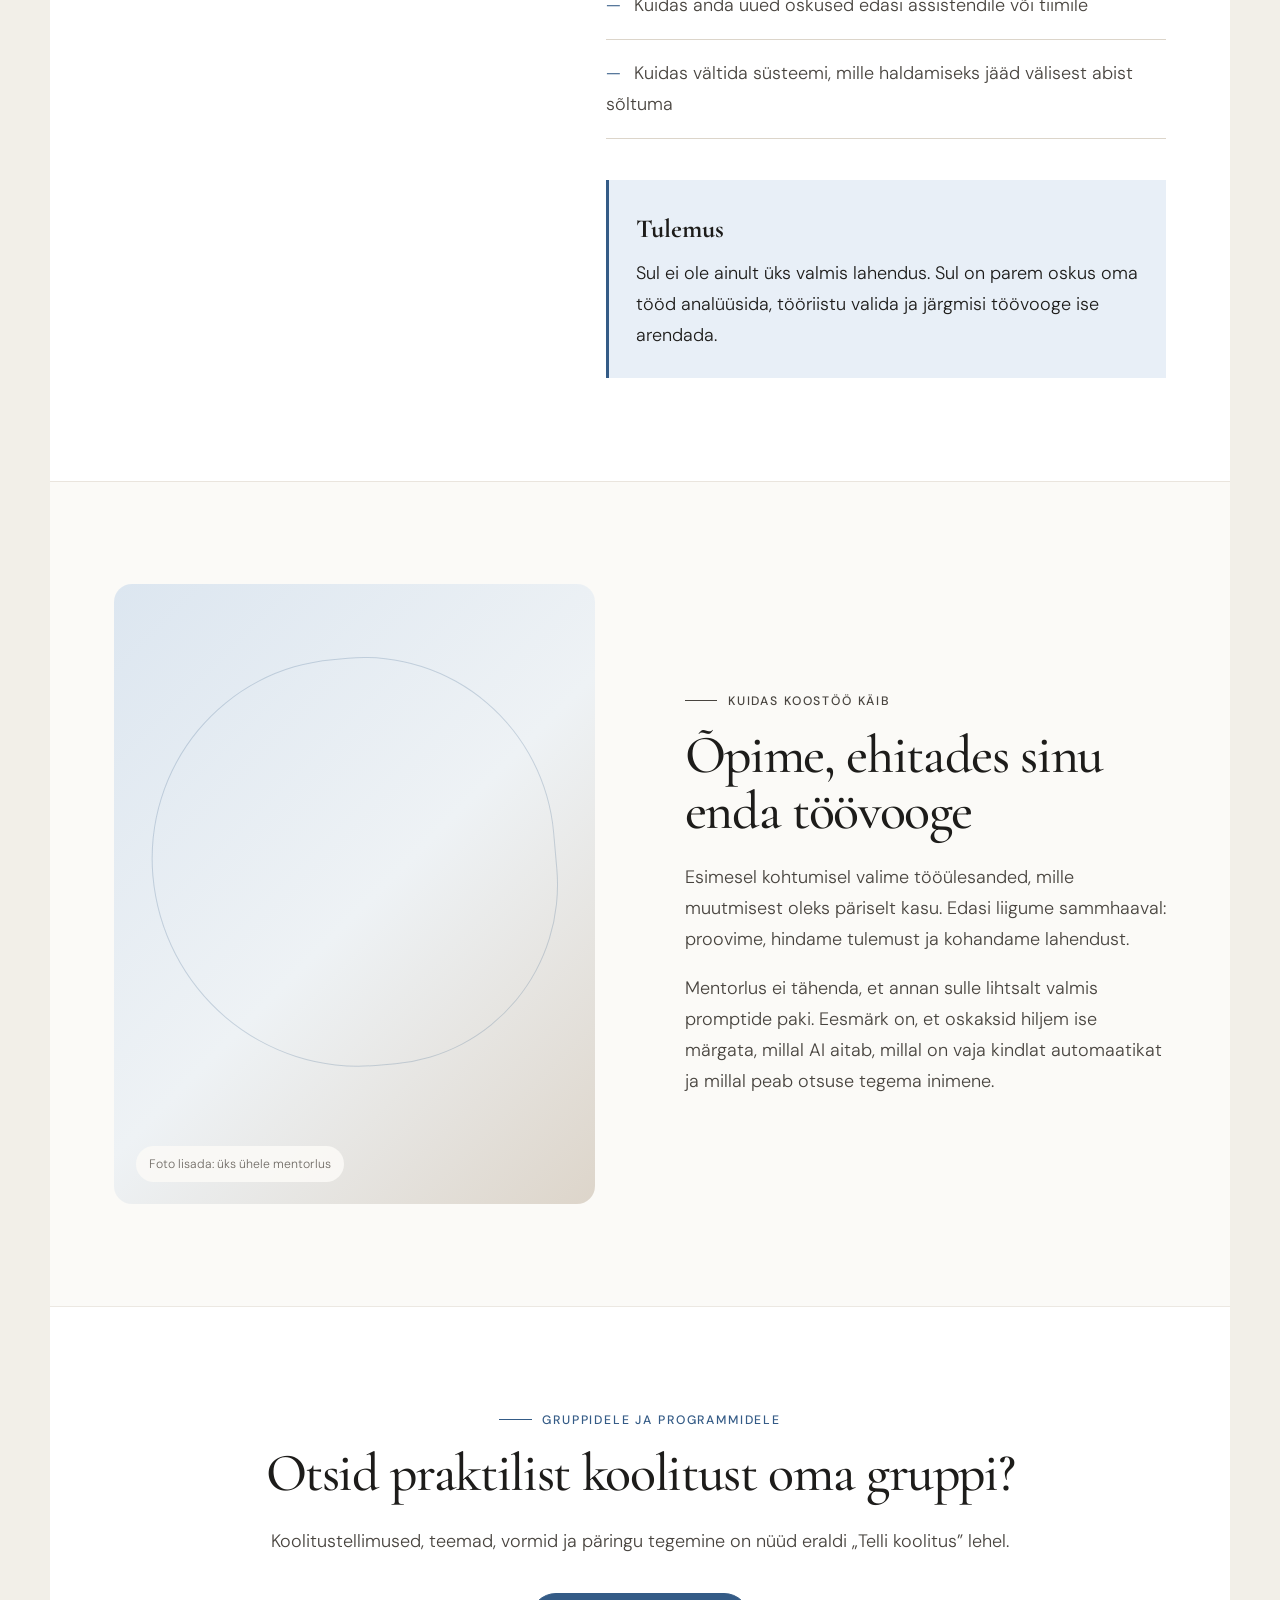
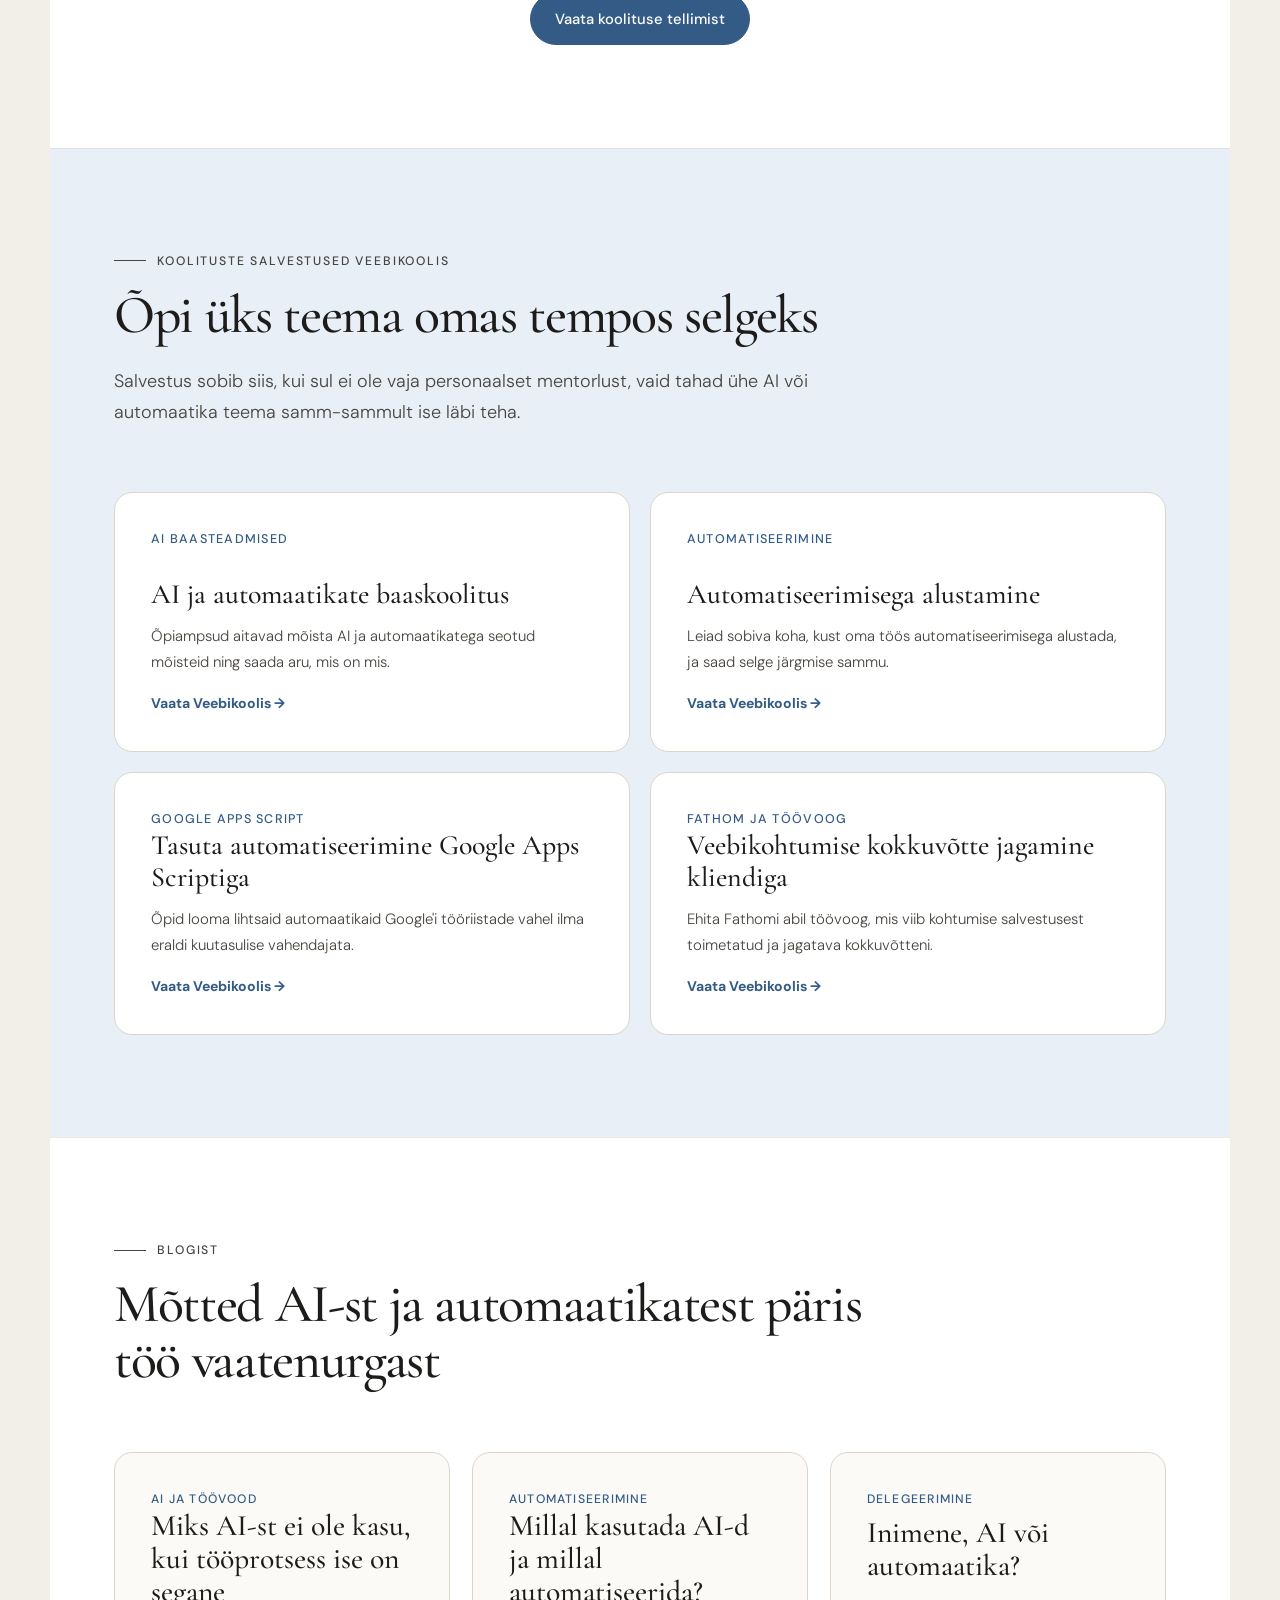
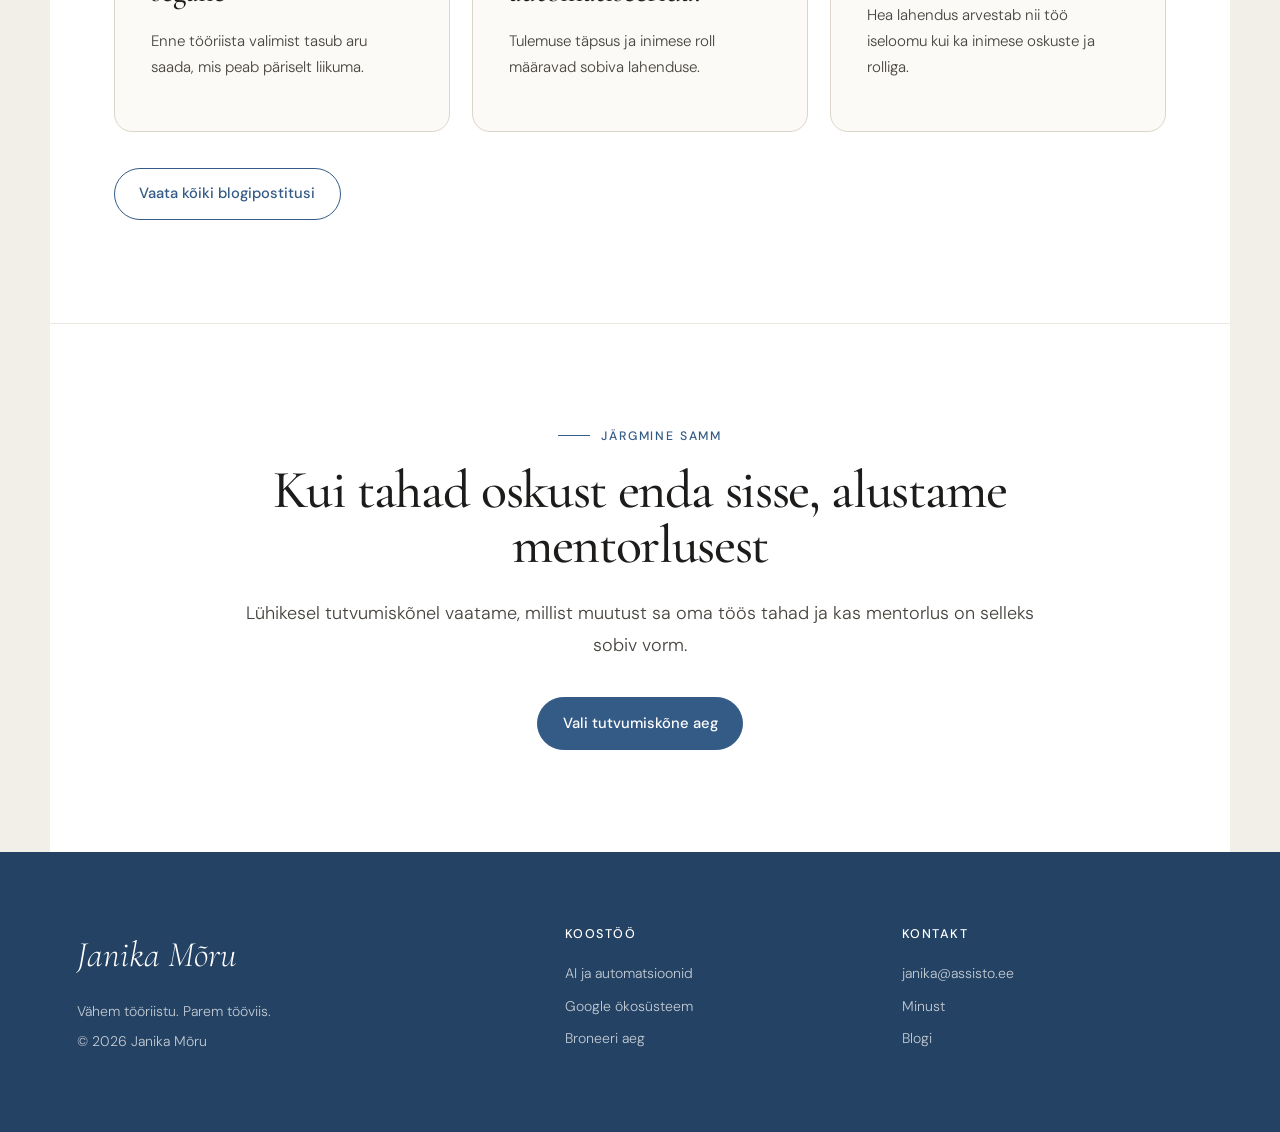
==== commit d558630c: "Add standalone training page and enrich service hubs" ====
--- a/ai-ja-automatsioonid.html
+++ b/ai-ja-automatsioonid.html
@@ -18,6 +18,7 @@
     <li><a href="ai-ja-automatsioonid.html" aria-current="page">AI ja automatsioonid</a></li>
     <li><a href="google-okosusteem.html">Google ökosüsteem</a></li>
     <li><a href="koolituskalender.html">Koolituskalender</a></li>
+    <li><a href="telli-koolitus.html">Telli koolitus</a></li>
     <li><a href="minust.html">Minust</a></li>
     <li><a href="blogi.html">Blogi</a></li>
     <li><a class="nav-cta" href="kontakt.html">Broneeri aeg</a></li>
@@ -32,7 +33,7 @@
       <p class="lead">Aitan sul liikuda juhuslikust AI kasutamisest töövõteteni, mis sobivad sinu ettevõtte, oskuste ja igapäevaste ülesannetega. Me ei alusta tööriistade nimekirjast, vaid tööst, mida on vaja paremini teha.</p>
       <div class="button-row">
         <a class="button" href="#mentorlus">Uuri mentorluse kohta</a>
-        <a class="button secondary" href="#koolitused">Telli koolitus</a>
+        <a class="button secondary" href="telli-koolitus.html">Telli koolitus</a>
       </div>
     </div>
     <div class="page-hero-media training"><img src="Janika ettekanne_kodulehele_MailisVahenurm18.jpg" alt="Janika Mõru praktilist koolitust läbi viimas"></div>
@@ -74,41 +75,38 @@
     </div>
   </section>
 
-  <section class="section white" id="koolitused">
+  <section class="section white closing">
+    <p class="label">Gruppidele ja programmidele</p>
+    <h2>Otsid praktilist koolitust oma gruppi?</h2>
+    <p class="lead">Koolitustellimused, teemad, vormid ja päringu tegemine on nüüd eraldi „Telli koolitus” lehel.</p>
+    <div class="button-row"><a class="button" href="telli-koolitus.html">Vaata koolituse tellimist</a></div>
+  </section>
+
+  <section class="section blue-soft" id="salvestused">
     <div class="section-head">
-      <p class="label">Gruppidele ja programmidele</p>
-      <h2>Praktiline AI-koolitus sinu grupile või programmi</h2>
-      <p>Koolitus sobib ettevõtlus-, loome- ja arenguprogrammi, kiirendisse või väikesele tiimile, kes tahab AI kasutamisega päriselt pihta hakata või olemasolevat taset tõsta.</p>
+      <p class="label">Koolituste salvestused Veebikoolis</p>
+      <h2>Õpi üks teema omas tempos selgeks</h2>
+      <p>Salvestus sobib siis, kui sul ei ole vaja personaalset mentorlust, vaid tahad ühe AI või automaatika teema samm-sammult ise läbi teha.</p>
     </div>
-    <div class="offer-split">
-      <div class="offer-panel blue">
-        <h3>Päris ülesanded, mitte tööriistade paraad</h3>
-        <p>Koolitus lähtub osalejate päris tööülesannetest. Eesmärk ei ole tutvustada võimalikult palju programme, vaid anda töövõtted, mida osaleja oskab pärast iseseisvalt edasi kasutada.</p>
-        <a class="button secondary" style="color:white;border-color:white" href="mailto:janika@assisto.ee?subject=AI-koolituse%20päring">Küsi koolituspakkumist</a>
-      </div>
-      <div class="offer-panel">
-        <h3>Vormi kohandame eesmärgi järgi</h3>
-        <ul class="check-list">
-          <li>Üks praktiline koolitus</li>
-          <li>Mitmest kohtumisest koosnev arenguteekond</li>
-          <li>Kohapeal või veebis</li>
-          <li>Sisu programmi eesmärgi ja osalejate taseme järgi</li>
-        </ul>
-        <a class="text-link" href="koolituskalender.html">Vaata ka avatud koolitusi</a>
-      </div>
+    <div class="course-grid">
+      <a class="course" href="https://veebikool.ee/toode/ai-ja-automaatikate-baaskoolitus-mida-koik-need-moisted-tahendavad/" target="_blank" rel="noopener"><span class="course-meta">AI baasteadmised</span><h3>AI ja automaatikate baaskoolitus</h3><p>Õpiampsud aitavad mõista AI ja automaatikatega seotud mõisteid ning saada aru, mis on mis.</p><strong>Vaata Veebikoolis →</strong></a>
+      <a class="course" href="https://veebikool.ee/toode/automatiseerimisega-alustamine/" target="_blank" rel="noopener"><span class="course-meta">Automatiseerimine</span><h3>Automatiseerimisega alustamine</h3><p>Leiad sobiva koha, kust oma töös automatiseerimisega alustada, ja saad selge järgmise sammu.</p><strong>Vaata Veebikoolis →</strong></a>
+      <a class="course" href="https://veebikool.ee/toode/tasuta-automatiseerimine-google-apps-scriptiga/" target="_blank" rel="noopener"><span class="course-meta">Google Apps Script</span><h3>Tasuta automatiseerimine Google Apps Scriptiga</h3><p>Õpid looma lihtsaid automaatikaid Google'i tööriistade vahel ilma eraldi kuutasulise vahendajata.</p><strong>Vaata Veebikoolis →</strong></a>
+      <a class="course" href="https://veebikool.ee/toode/veebikohtumiste-automaatika-fathomiga-toimetatud-kokkuvotte-jagamine-kliendiga/" target="_blank" rel="noopener"><span class="course-meta">Fathom ja töövoog</span><h3>Veebikohtumise kokkuvõtte jagamine kliendiga</h3><p>Ehita Fathomi abil töövoog, mis viib kohtumise salvestusest toimetatud ja jagatava kokkuvõtteni.</p><strong>Vaata Veebikoolis →</strong></a>
     </div>
   </section>
 
-  <section class="section blue-soft">
+  <section class="section white">
     <div class="section-head">
-      <p class="label">Kumb sobib?</p>
-      <h2>Mentorlus kasvatab sinu oskust, koolitus aitab tervel grupil alustada</h2>
+      <p class="label">Blogist</p>
+      <h2>Mõtted AI-st ja automaatikatest päris töö vaatenurgast</h2>
     </div>
-    <div class="example-grid">
-      <article class="example"><span>Mentorlus</span><h3>Pikem üks ühele koostöö</h3><p>Sinu enda protsessid, regulaarsed kohtumised ning võimalus ehitada uusi töövõtteid päris töö käigus.</p></article>
-      <article class="example"><span>Koolitustellimus</span><h3>Ühine praktiline algus</h3><p>Grupi tasemele ja programmi eesmärgile kohandatud sisu, mida osalejad saavad kohe oma töös proovida.</p></article>
-      <article class="example"><span>Koolitustsükkel</span><h3>Aega katsetada ja tagasi tulla</h3><p>Mitu kohtumist võimaldavad osalejatel vahepeal töövõtteid kasutada ning järgmises kohtumises päris küsimustega edasi liikuda.</p></article>
+    <div class="post-grid">
+      <a class="post-card" href="blogi/postituse-mall.html"><span class="post-meta">AI ja töövood</span><h3>Miks AI-st ei ole kasu, kui tööprotsess ise on segane</h3><p>Enne tööriista valimist tasub aru saada, mis peab päriselt liikuma.</p></a>
+      <a class="post-card" href="blogi/postituse-mall.html"><span class="post-meta">Automatiseerimine</span><h3>Millal kasutada AI-d ja millal automatiseerida?</h3><p>Tulemuse täpsus ja inimese roll määravad sobiva lahenduse.</p></a>
+      <a class="post-card" href="blogi/postituse-mall.html"><span class="post-meta">Delegeerimine</span><h3>Inimene, AI või automaatika?</h3><p>Hea lahendus arvestab nii töö iseloomu kui ka inimese oskuste ja rolliga.</p></a>
     </div>
+    <div class="button-row"><a class="button secondary" href="blogi.html">Vaata kõiki blogipostitusi</a></div>
   </section>
 
   <section class="section white closing">
--- a/style.css
+++ b/style.css
@@ -169,6 +169,8 @@
 .booking-frame { min-height: 650px; padding: 1.2rem; border-radius: var(--radius); background: var(--white); }
 
 .legacy-choice { min-height: 70vh; }
+.legacy-choice .direction-grid { grid-template-columns: repeat(3, 1fr); }
+.legacy-choice .direction { display: block; }
 
 footer { width: min(1360px, 100%); margin: 0 auto; padding: 4rem max(1.5rem, calc((100% - var(--content))/2 + 1.5rem)); display: grid; grid-template-columns: 1.2fr .8fr .8fr; gap: 2rem; background: var(--blue-dark); color: rgba(255,255,255,.72); }
 .footer-logo { margin-bottom: .7rem; color: white; font-family: var(--head); font-size: 2rem; font-style: italic; }
@@ -201,6 +203,7 @@
   .hero-copy { padding: 4.5rem 1.5rem 3rem; }
   .hero-media { min-height: 460px; margin: 0 .5rem .5rem; }
   .direction-grid, .editorial-split, .principles, .example-grid, .preview-grid, .post-grid, .feature-grid, .offer-split, .course-grid, .about-intro, .contact-layout { grid-template-columns: 1fr; }
+  .legacy-choice .direction-grid { grid-template-columns: 1fr; }
   .sticky-title { position: static; }
   .direction { grid-template-rows: 230px auto; }
   .result-band { padding: 4rem 1.5rem; }
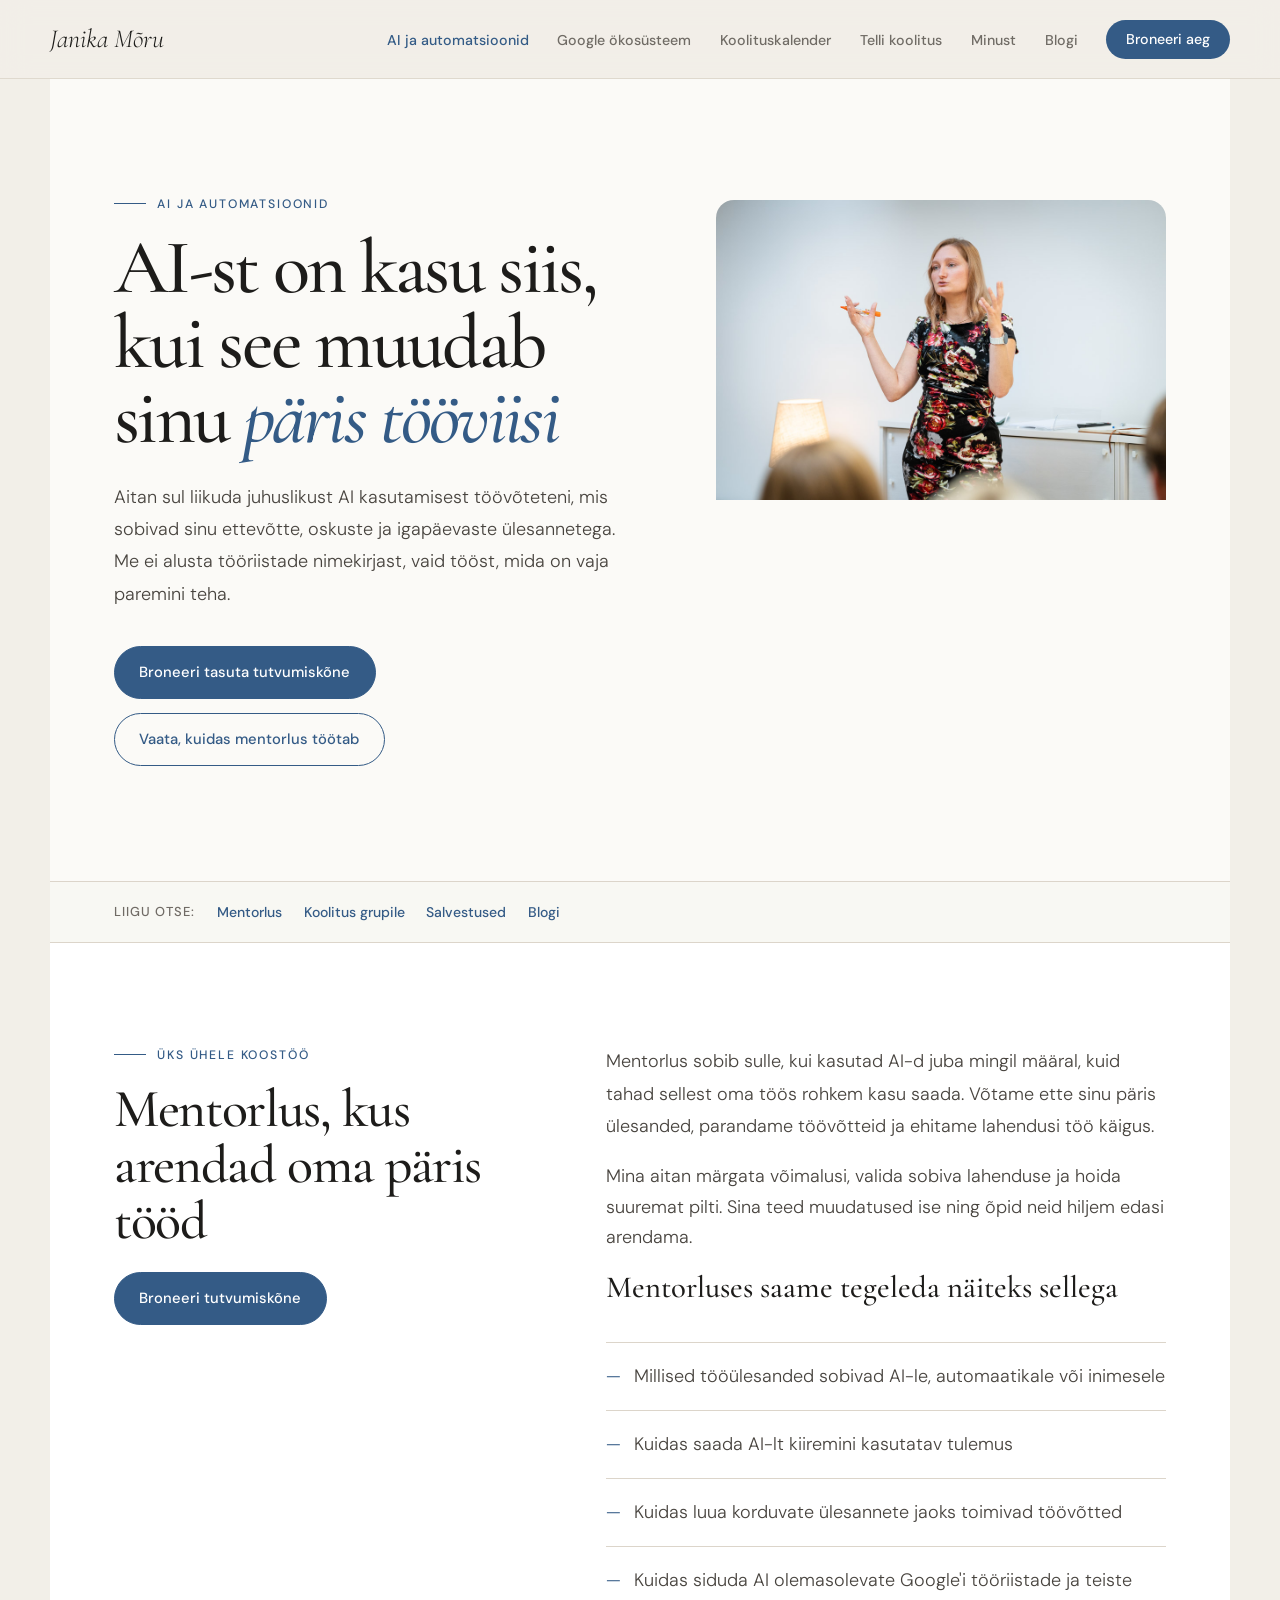
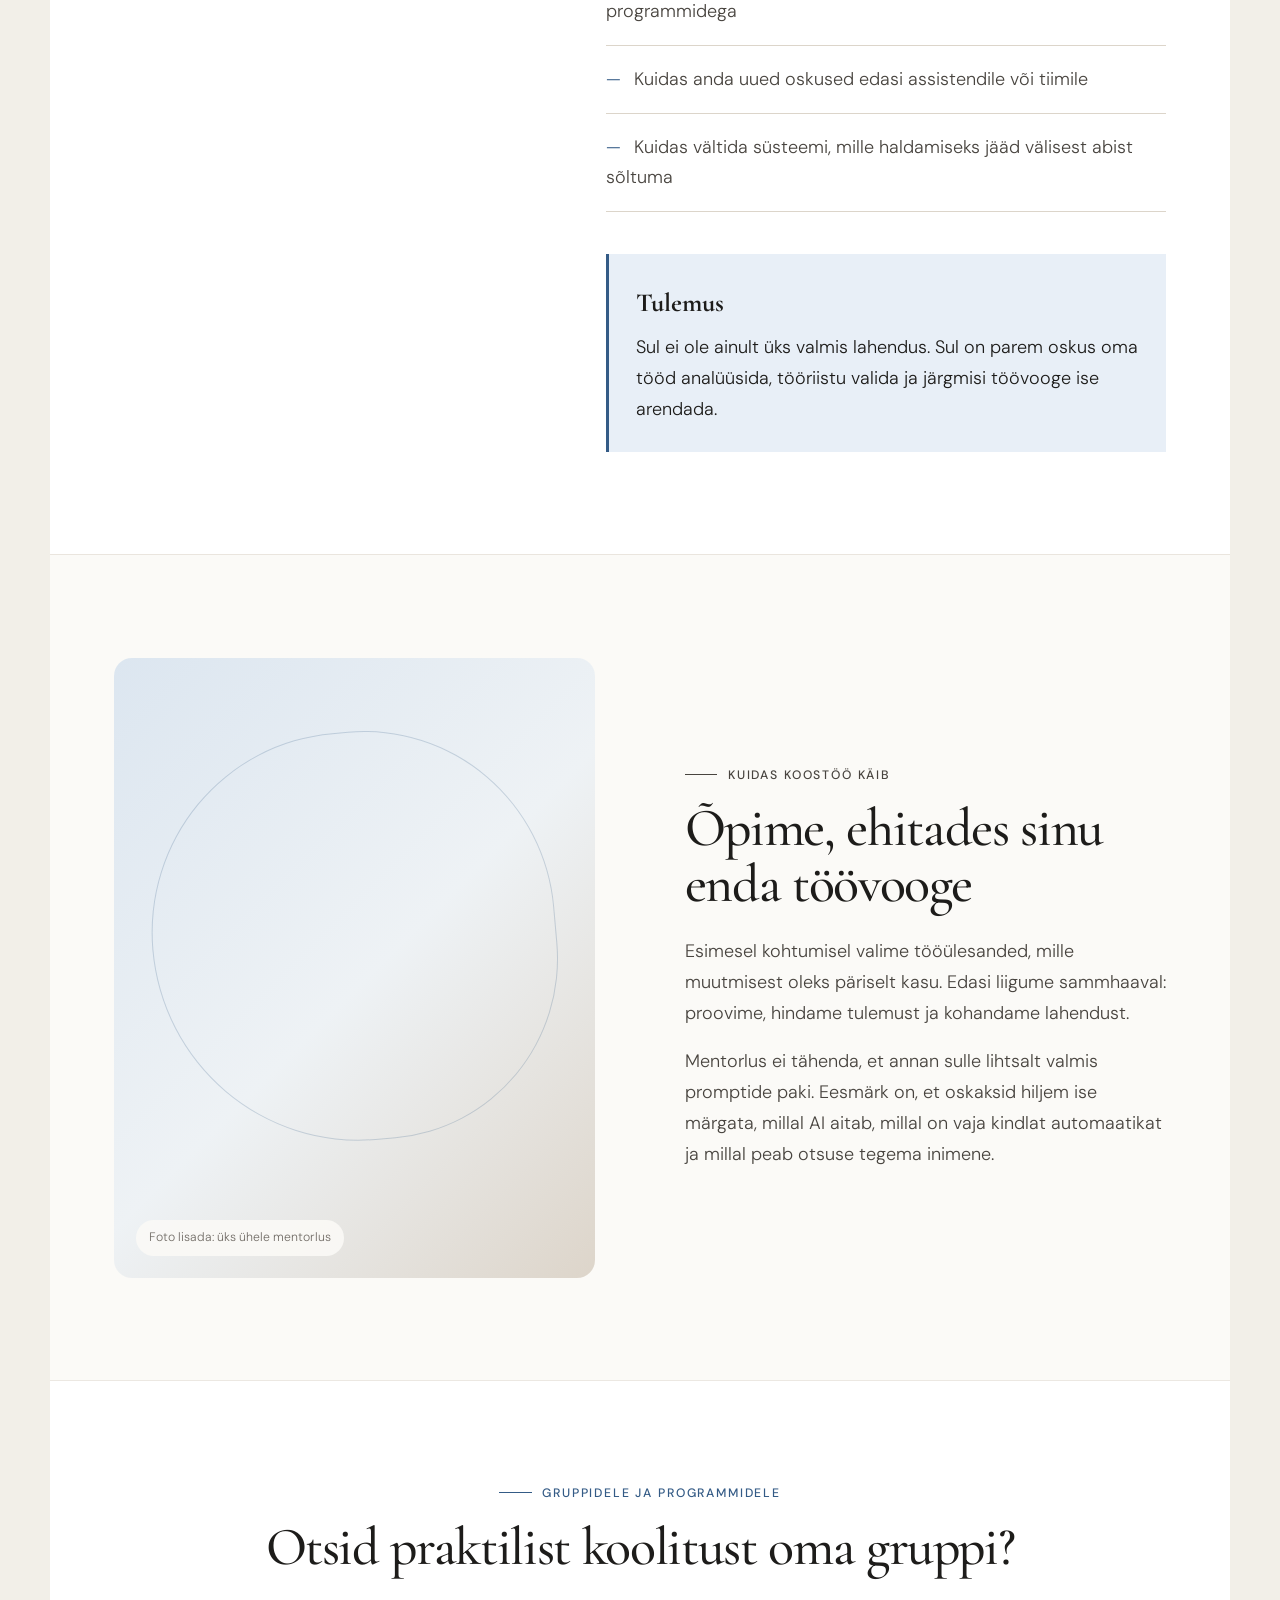
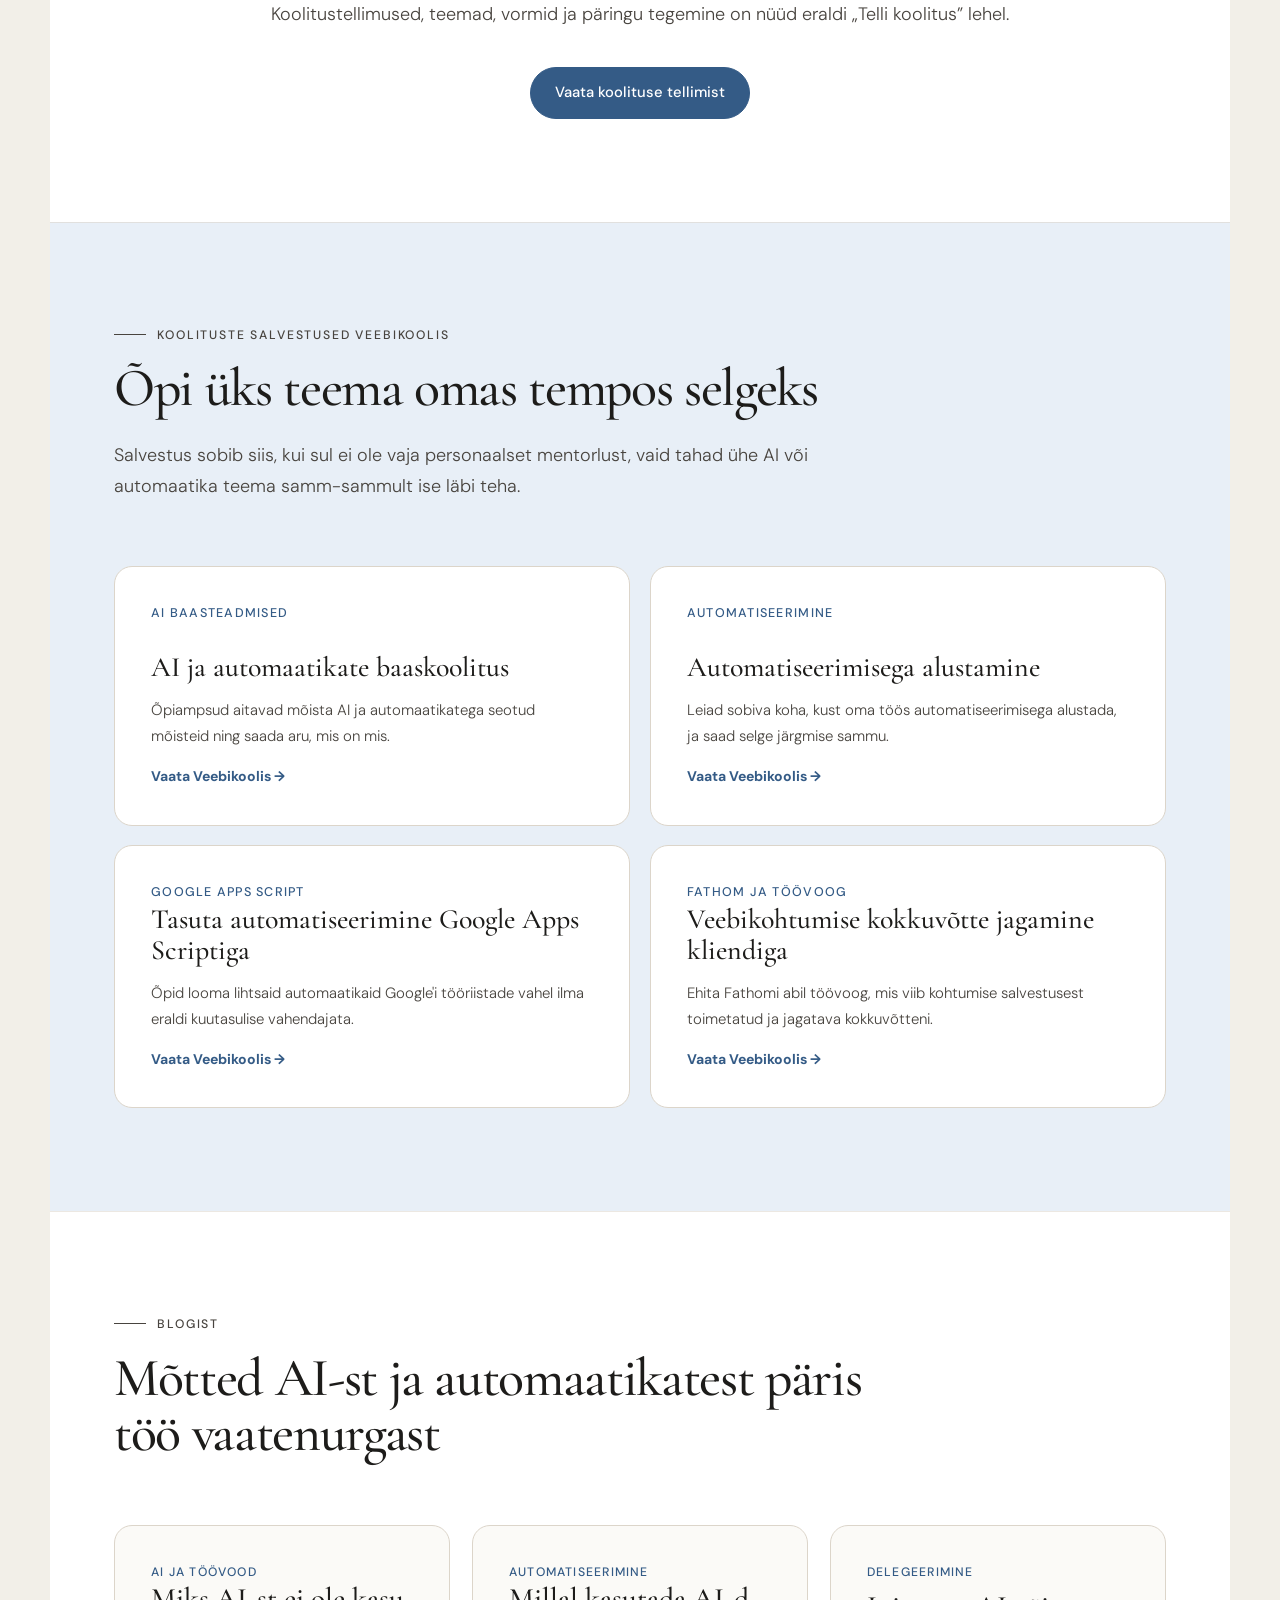
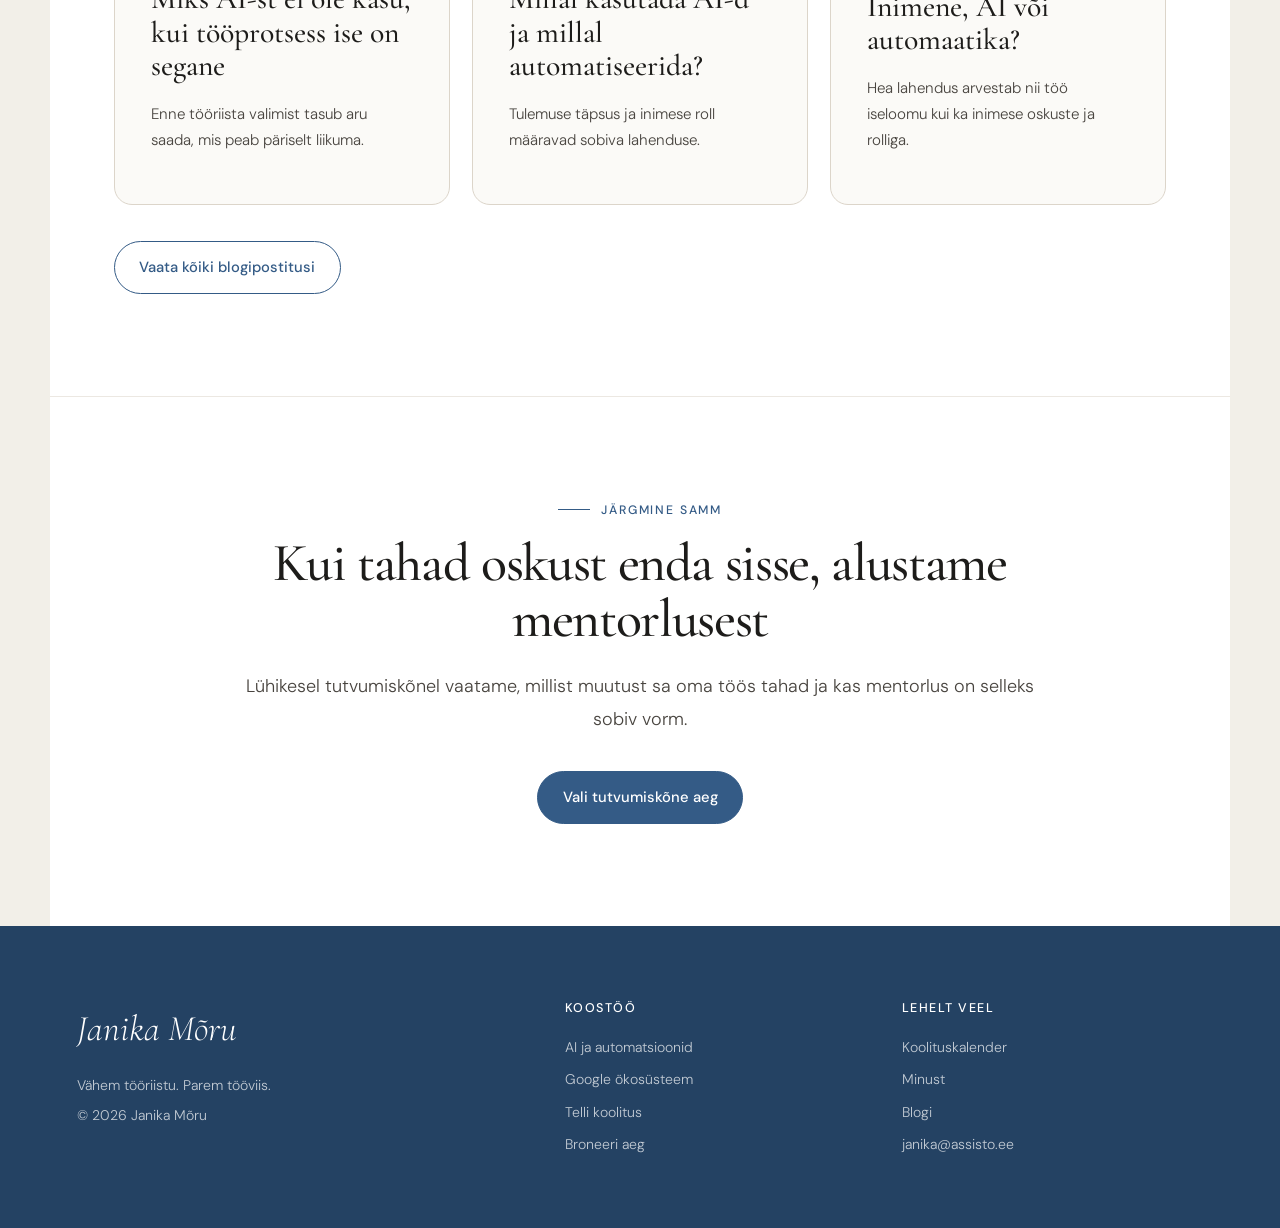
==== commit 6e62f13d: "Improve customer journeys and navigation" ====
--- a/ai-ja-automatsioonid.html
+++ b/ai-ja-automatsioonid.html
@@ -32,12 +32,20 @@
       <h1>AI-st on kasu siis, kui see muudab sinu <span class="blue-text">päris tööviisi</span></h1>
       <p class="lead">Aitan sul liikuda juhuslikust AI kasutamisest töövõteteni, mis sobivad sinu ettevõtte, oskuste ja igapäevaste ülesannetega. Me ei alusta tööriistade nimekirjast, vaid tööst, mida on vaja paremini teha.</p>
       <div class="button-row">
-        <a class="button" href="#mentorlus">Uuri mentorluse kohta</a>
-        <a class="button secondary" href="telli-koolitus.html">Telli koolitus</a>
+        <a class="button" href="kontakt.html#tutvumiskone">Broneeri tasuta tutvumiskõne</a>
+        <a class="button secondary" href="#mentorlus">Vaata, kuidas mentorlus töötab</a>
       </div>
     </div>
     <div class="page-hero-media training"><img src="Janika ettekanne_kodulehele_MailisVahenurm18.jpg" alt="Janika Mõru praktilist koolitust läbi viimas"></div>
   </header>
+
+  <nav class="section-nav" aria-label="AI ja automatsioonide lehe jaotised">
+    <span>Liigu otse:</span>
+    <a href="#mentorlus">Mentorlus</a>
+    <a href="telli-koolitus.html">Koolitus grupile</a>
+    <a href="#salvestused">Salvestused</a>
+    <a href="#ai-blogi">Blogi</a>
+  </nav>
 
   <section class="section white" id="mentorlus">
     <div class="feature-grid">
@@ -75,7 +83,7 @@
     </div>
   </section>
 
-  <section class="section white closing">
+  <section class="section white closing" id="koolitus">
     <p class="label">Gruppidele ja programmidele</p>
     <h2>Otsid praktilist koolitust oma gruppi?</h2>
     <p class="lead">Koolitustellimused, teemad, vormid ja päringu tegemine on nüüd eraldi „Telli koolitus” lehel.</p>
@@ -96,7 +104,7 @@
     </div>
   </section>
 
-  <section class="section white">
+  <section class="section white" id="ai-blogi">
     <div class="section-head">
       <p class="label">Blogist</p>
       <h2>Mõtted AI-st ja automaatikatest päris töö vaatenurgast</h2>
@@ -119,8 +127,8 @@
 
 <footer>
   <div><div class="footer-logo">Janika Mõru</div><p>Vähem tööriistu. Parem tööviis.</p><p>© 2026 Janika Mõru</p></div>
-  <div class="footer-links"><div class="footer-heading">Koostöö</div><a href="ai-ja-automatsioonid.html">AI ja automatsioonid</a><a href="google-okosusteem.html">Google ökosüsteem</a><a href="kontakt.html">Broneeri aeg</a></div>
-  <div class="footer-links"><div class="footer-heading">Kontakt</div><a href="mailto:janika@assisto.ee">janika@assisto.ee</a><a href="minust.html">Minust</a><a href="blogi.html">Blogi</a></div>
+  <div class="footer-links"><div class="footer-heading">Koostöö</div><a href="ai-ja-automatsioonid.html">AI ja automatsioonid</a><a href="google-okosusteem.html">Google ökosüsteem</a><a href="telli-koolitus.html">Telli koolitus</a><a href="kontakt.html">Broneeri aeg</a></div>
+  <div class="footer-links"><div class="footer-heading">Lehelt veel</div><a href="koolituskalender.html">Koolituskalender</a><a href="minust.html">Minust</a><a href="blogi.html">Blogi</a><a href="mailto:janika@assisto.ee">janika@assisto.ee</a></div>
 </footer>
 <script src="site.js"></script><script src="charla.js"></script>
 </body>
--- a/style.css
+++ b/style.css
@@ -24,6 +24,8 @@
 img { display: block; width: 100%; }
 a { color: inherit; }
 button, input { font: inherit; }
+[id] { scroll-margin-top: 6.5rem; }
+.button:focus-visible, .text-link:focus-visible, .nav-links a:focus-visible, .nav-logo:focus-visible, .nav-toggle:focus-visible, .journey-card:focus-visible, .course:focus-visible, .post-card:focus-visible { outline: 3px solid rgba(52,91,134,.38); outline-offset: 4px; }
 .skip-link { position: fixed; top: -5rem; left: 1rem; z-index: 1000; padding: .7rem 1rem; background: var(--ink); color: white; }
 .skip-link:focus { top: 1rem; }
 
@@ -36,6 +38,11 @@
 .nav-cta { padding: .58rem 1.1rem; border-radius: 999px; background: var(--blue); color: white !important; }
 .nav-cta:hover { background: var(--blue-dark); }
 .nav-toggle { display: none; border: 0; background: transparent; color: var(--ink); cursor: pointer; }
+
+.section-nav { width: min(var(--content), calc(100% - 3rem)); margin: 0 auto; padding: 1rem clamp(1.5rem, 5vw, 5rem); display: flex; flex-wrap: wrap; align-items: center; gap: .55rem 1.2rem; border-top: 1px solid var(--line); border-bottom: 1px solid var(--line); background: rgba(251,250,247,.8); }
+.section-nav span { color: var(--muted); font-size: .72rem; font-weight: 500; letter-spacing: .08em; text-transform: uppercase; }
+.section-nav a { color: var(--blue); font-size: .78rem; font-weight: 500; text-decoration: none; }
+.section-nav a:hover { color: var(--blue-dark); text-decoration: underline; text-underline-offset: .25em; }
 
 main { display: block; }
 .section { width: min(var(--content), calc(100% - 3rem)); margin: 0 auto; padding: clamp(4.5rem, 8vw, 7rem) clamp(1.5rem, 5vw, 5rem); }
@@ -82,6 +89,14 @@
 .direction-copy p { color: var(--text); }
 .direction-kicker { display: block; margin-bottom: .55rem; color: var(--blue); font-size: .7rem; font-weight: 500; letter-spacing: .12em; text-transform: uppercase; }
 
+.journey-grid { display: grid; grid-template-columns: repeat(2, 1fr); gap: 1rem; }
+.journey-card { min-height: 285px; padding: clamp(1.7rem, 4vw, 2.7rem); display: flex; flex-direction: column; border: 1px solid var(--line); border-radius: var(--radius); background: var(--paper); text-decoration: none; transition: transform .2s ease, border-color .2s ease, box-shadow .2s ease; }
+.journey-card:hover { transform: translateY(-3px); border-color: rgba(52,91,134,.5); box-shadow: 0 14px 35px rgba(36,66,99,.08); }
+.journey-kicker { display: block; margin-bottom: 1.7rem; color: var(--blue); font-size: .68rem; font-weight: 500; letter-spacing: .11em; text-transform: uppercase; }
+.journey-card h3 { max-width: 18ch; }
+.journey-card p { max-width: 52ch; color: var(--text); font-size: .86rem; }
+.journey-card strong { margin-top: auto; padding-top: 1.2rem; color: var(--blue); font-size: .78rem; font-weight: 500; }
+
 .photo-placeholder { position: relative; display: flex; min-height: 320px; align-items: flex-end; overflow: hidden; border-radius: var(--radius); background: linear-gradient(135deg, #dce6f0 0%, #eef2f5 52%, #ddd5ca 100%); }
 .photo-placeholder::before { content: ''; position: absolute; inset: 12% 8% 22%; border: 1px solid rgba(52,91,134,.22); border-radius: 50% 48% 45% 52%; transform: rotate(-5deg); }
 .photo-placeholder span { position: relative; margin: 1.2rem; padding: .42rem .72rem; border-radius: 999px; background: rgba(251,250,247,.9); color: var(--muted); font-size: .68rem; }
@@ -180,7 +195,7 @@
 .footer-links a:hover { color: white; }
 .footer-heading { margin-bottom: .4rem; color: white; font-size: .7rem; font-weight: 500; letter-spacing: .12em; text-transform: uppercase; }
 
-@media (max-width: 1040px) {
+@media (max-width: 1160px) {
   html { font-size: 17px; }
   .nav-toggle { display: block; }
   .nav-links { position: absolute; top: 78px; left: 0; right: 0; display: none; padding: 1.4rem 1.5rem 1.8rem; flex-direction: column; align-items: stretch; gap: .5rem; border-bottom: 1px solid var(--line); background: var(--paper); }
@@ -202,7 +217,11 @@
   .section, .page-hero, .about-hero { width: calc(100% - 1rem); padding: 4.5rem 1.25rem; }
   .hero-copy { padding: 4.5rem 1.5rem 3rem; }
   .hero-media { min-height: 460px; margin: 0 .5rem .5rem; }
-  .direction-grid, .editorial-split, .principles, .example-grid, .preview-grid, .post-grid, .feature-grid, .offer-split, .course-grid, .about-intro, .contact-layout { grid-template-columns: 1fr; }
+  .direction-grid, .journey-grid, .editorial-split, .principles, .example-grid, .preview-grid, .post-grid, .feature-grid, .offer-split, .course-grid, .about-intro, .contact-layout { grid-template-columns: 1fr; }
+  .section-nav { width: calc(100% - 1rem); padding: 1rem 1.25rem; gap: .65rem 1rem; }
+  .section-nav span { flex-basis: 100%; }
+  .journey-card { min-height: 250px; }
+  .button-row .button { width: 100%; }
   .legacy-choice .direction-grid { grid-template-columns: 1fr; }
   .sticky-title { position: static; }
   .direction { grid-template-rows: 230px auto; }
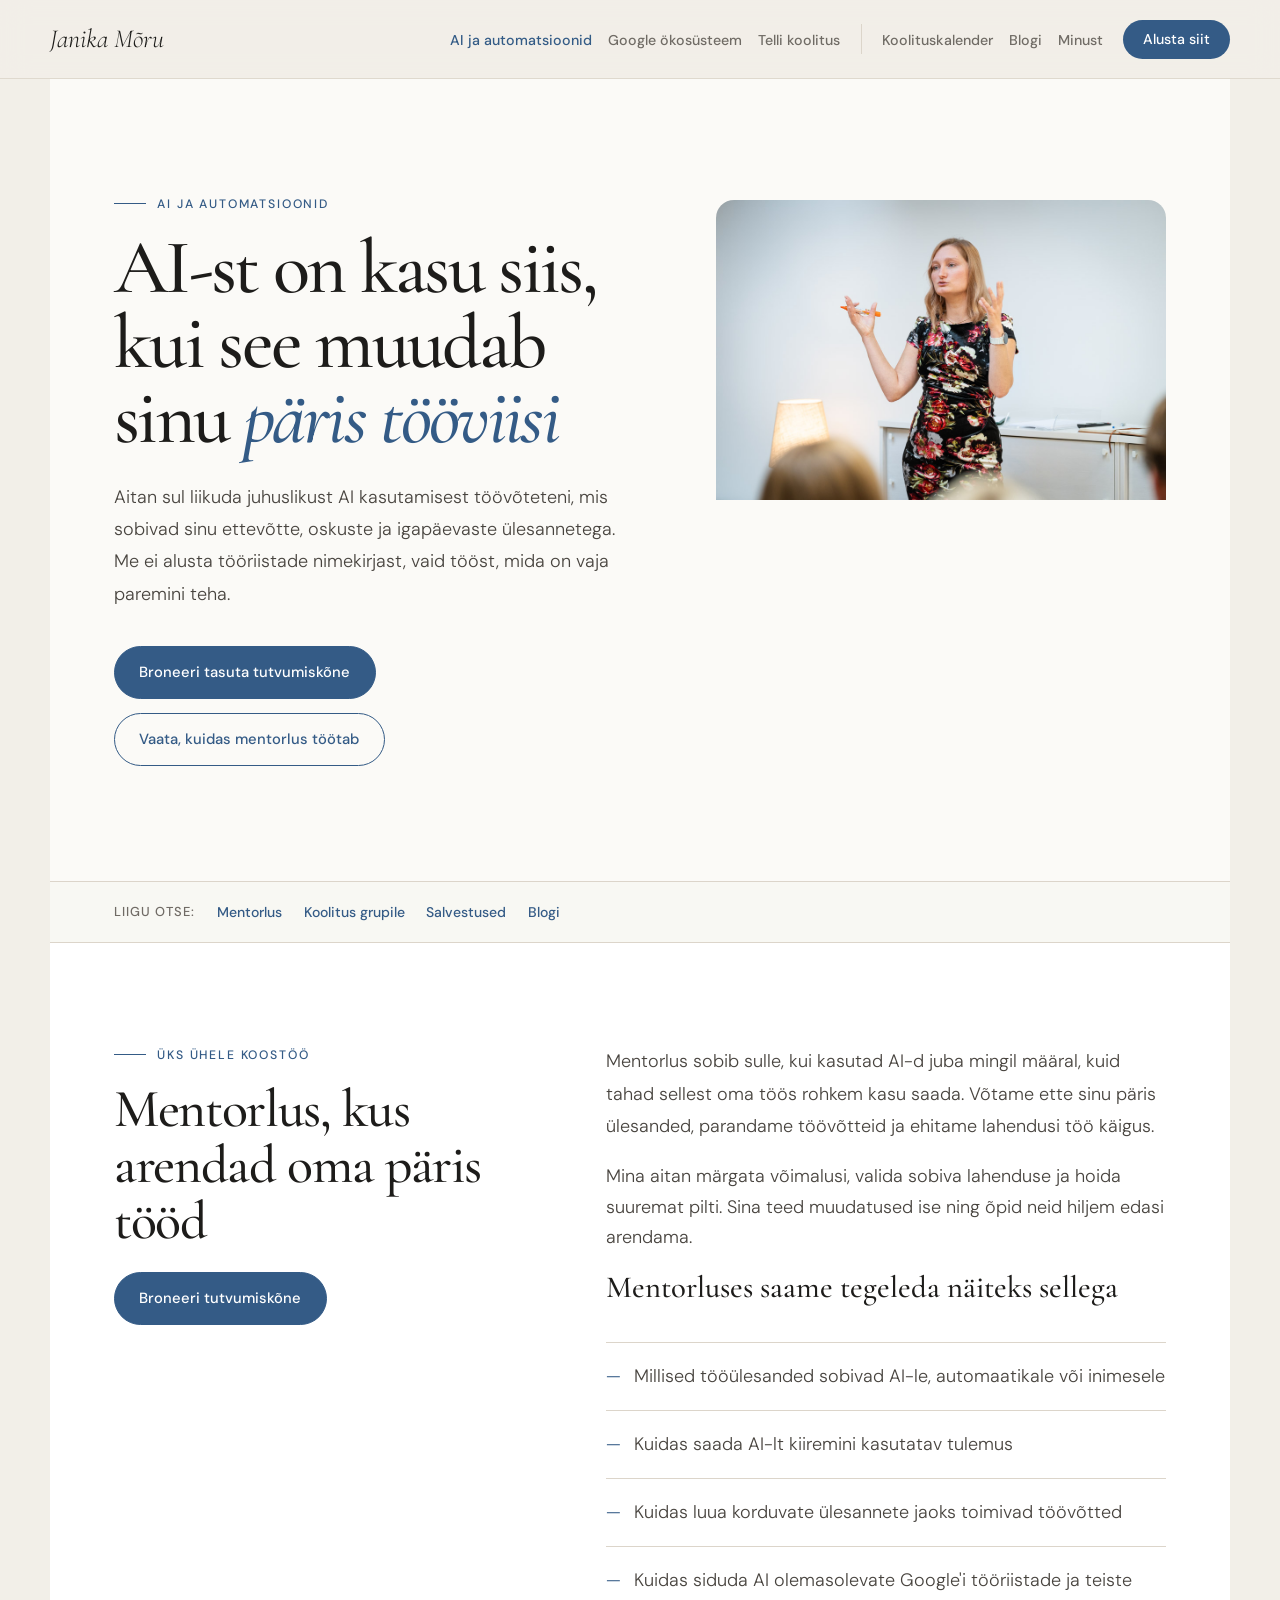
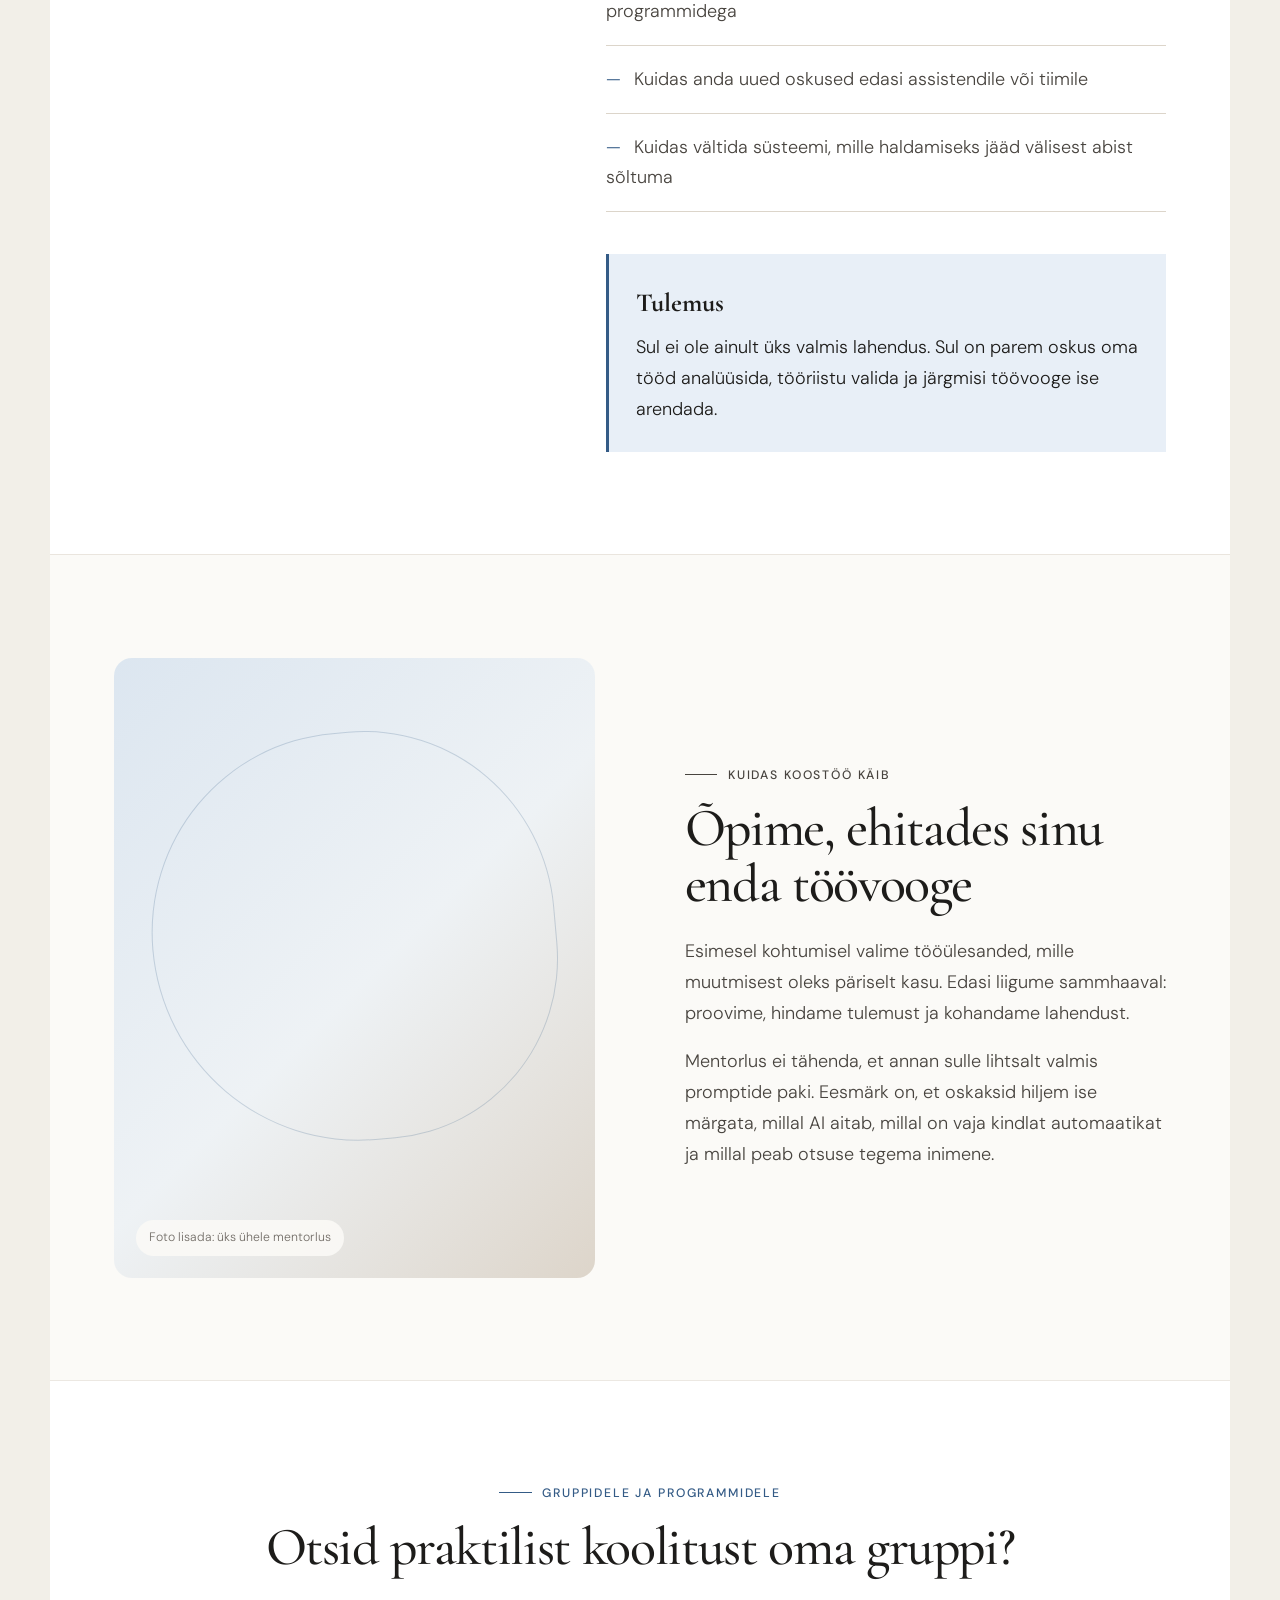
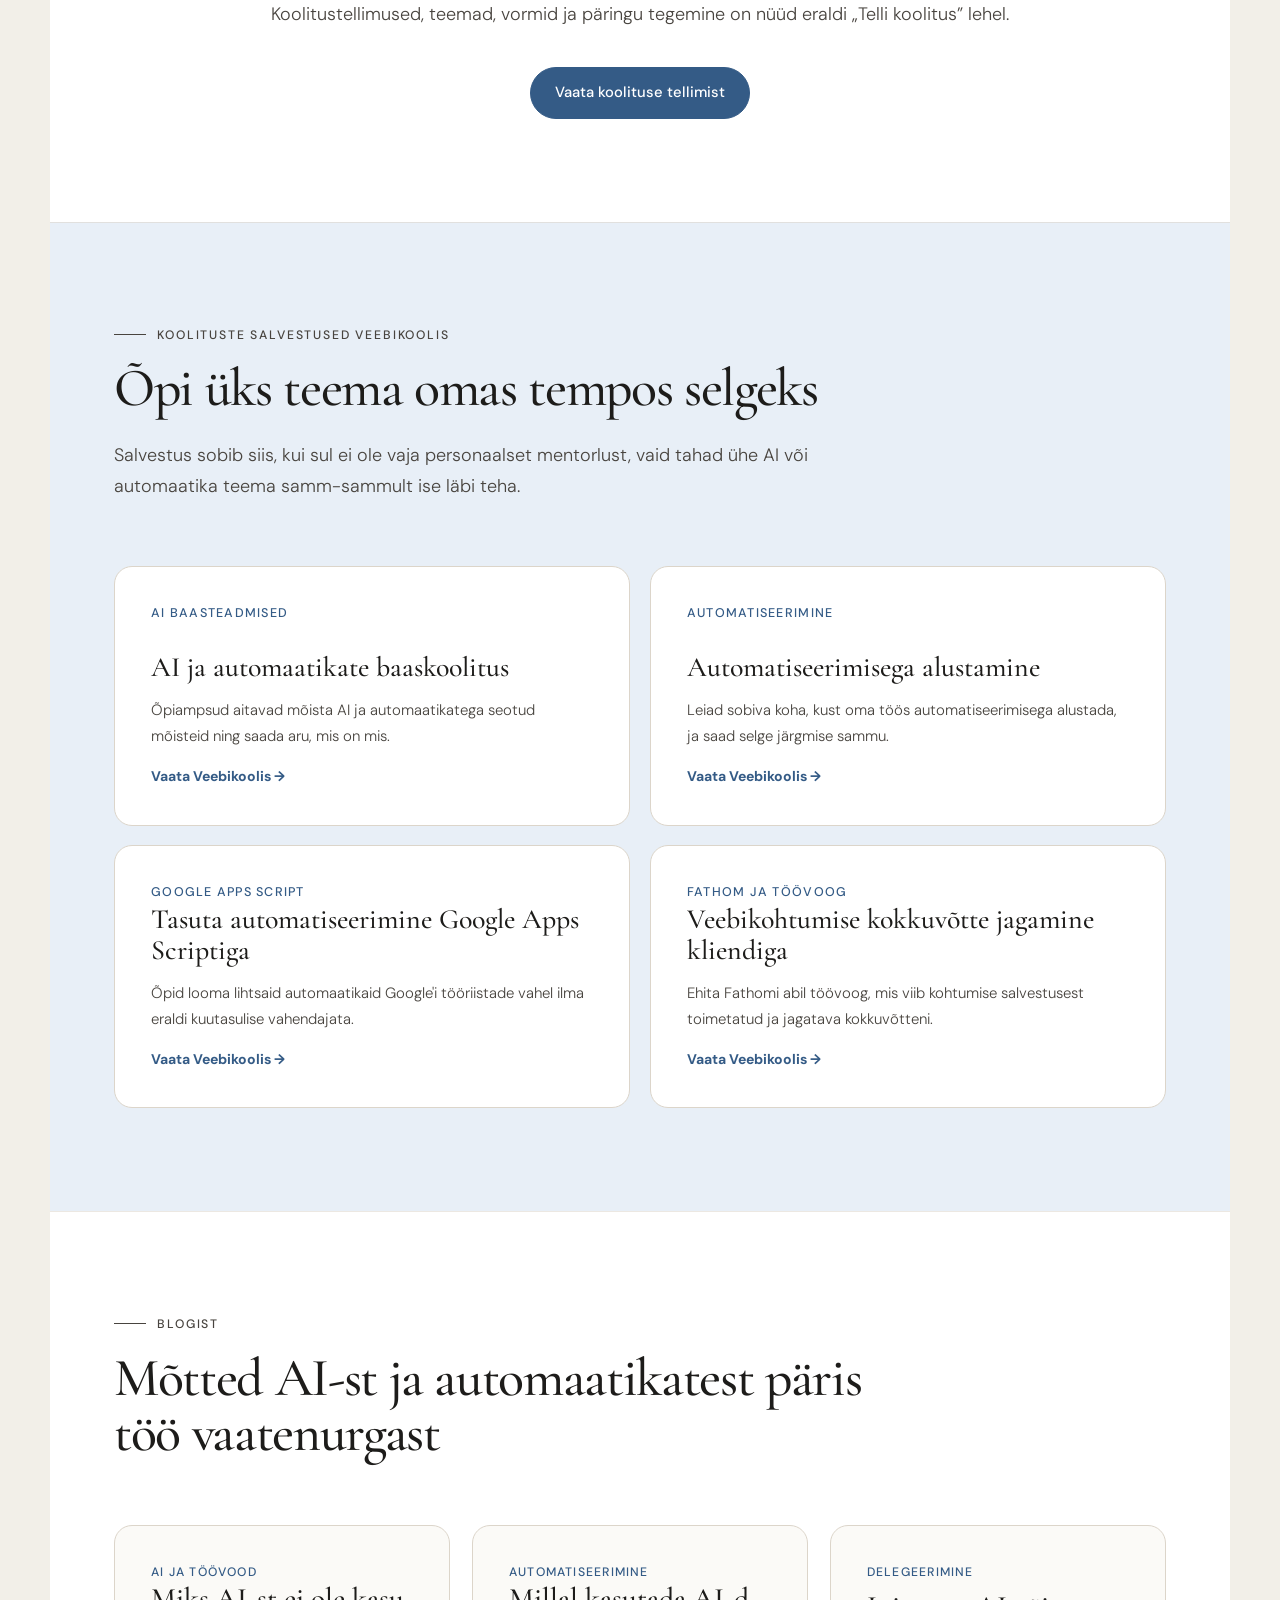
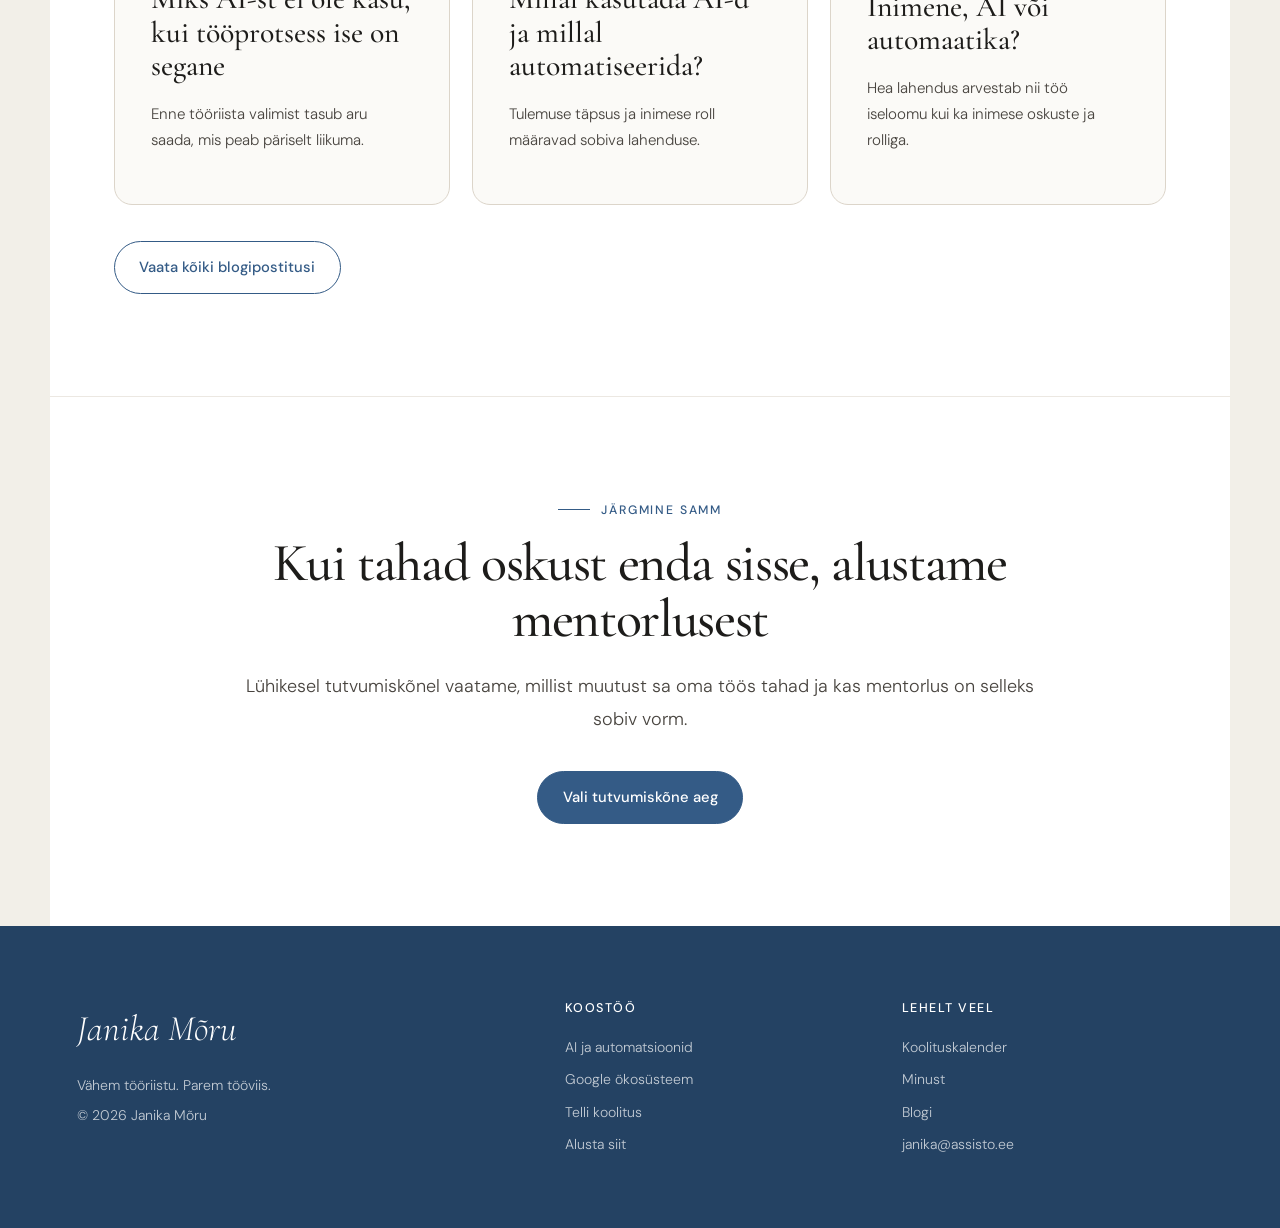
==== commit 7c79f7f1: "Clarify navigation groups and conversion paths" ====
--- a/ai-ja-automatsioonid.html
+++ b/ai-ja-automatsioonid.html
@@ -17,11 +17,11 @@
   <ul class="nav-links" id="nav-links">
     <li><a href="ai-ja-automatsioonid.html" aria-current="page">AI ja automatsioonid</a></li>
     <li><a href="google-okosusteem.html">Google ökosüsteem</a></li>
-    <li><a href="koolituskalender.html">Koolituskalender</a></li>
     <li><a href="telli-koolitus.html">Telli koolitus</a></li>
+    <li class="nav-group-start"><a href="koolituskalender.html">Koolituskalender</a></li>
+    <li><a href="blogi.html">Blogi</a></li>
     <li><a href="minust.html">Minust</a></li>
-    <li><a href="blogi.html">Blogi</a></li>
-    <li><a class="nav-cta" href="kontakt.html">Broneeri aeg</a></li>
+    <li class="nav-action"><a class="nav-cta" href="kontakt.html">Alusta siit</a></li>
   </ul>
 </div></nav>
 
@@ -127,7 +127,7 @@
 
 <footer>
   <div><div class="footer-logo">Janika Mõru</div><p>Vähem tööriistu. Parem tööviis.</p><p>© 2026 Janika Mõru</p></div>
-  <div class="footer-links"><div class="footer-heading">Koostöö</div><a href="ai-ja-automatsioonid.html">AI ja automatsioonid</a><a href="google-okosusteem.html">Google ökosüsteem</a><a href="telli-koolitus.html">Telli koolitus</a><a href="kontakt.html">Broneeri aeg</a></div>
+  <div class="footer-links"><div class="footer-heading">Koostöö</div><a href="ai-ja-automatsioonid.html">AI ja automatsioonid</a><a href="google-okosusteem.html">Google ökosüsteem</a><a href="telli-koolitus.html">Telli koolitus</a><a href="kontakt.html">Alusta siit</a></div>
   <div class="footer-links"><div class="footer-heading">Lehelt veel</div><a href="koolituskalender.html">Koolituskalender</a><a href="minust.html">Minust</a><a href="blogi.html">Blogi</a><a href="mailto:janika@assisto.ee">janika@assisto.ee</a></div>
 </footer>
 <script src="site.js"></script><script src="charla.js"></script>
--- a/style.css
+++ b/style.css
@@ -32,9 +32,11 @@
 .site-nav { position: sticky; top: 0; z-index: 100; border-bottom: 1px solid rgba(220,213,202,.86); background: rgba(242,239,232,.94); backdrop-filter: blur(14px); }
 .nav-inner { width: min(var(--content), calc(100% - 3rem)); min-height: 78px; margin: 0 auto; display: flex; align-items: center; justify-content: space-between; gap: 2rem; }
 .nav-logo { font-family: var(--head); font-size: 1.45rem; font-style: italic; text-decoration: none; white-space: nowrap; }
-.nav-links { display: flex; align-items: center; gap: clamp(1rem, 2.25vw, 2rem); margin: 0; padding: 0; list-style: none; }
+.nav-links { display: flex; align-items: center; gap: clamp(.7rem, 1.25vw, 1.25rem); margin: 0; padding: 0; list-style: none; }
 .nav-links a { color: var(--muted); font-size: .79rem; font-weight: 500; text-decoration: none; white-space: nowrap; }
 .nav-links a:hover, .nav-links a[aria-current="page"] { color: var(--blue); }
+.nav-group-start { margin-left: .3rem; padding-left: 1.1rem; border-left: 1px solid var(--line); }
+.nav-action { margin-left: .25rem; }
 .nav-cta { padding: .58rem 1.1rem; border-radius: 999px; background: var(--blue); color: white !important; }
 .nav-cta:hover { background: var(--blue-dark); }
 .nav-toggle { display: none; border: 0; background: transparent; color: var(--ink); cursor: pointer; }
@@ -201,6 +203,8 @@
   .nav-links { position: absolute; top: 78px; left: 0; right: 0; display: none; padding: 1.4rem 1.5rem 1.8rem; flex-direction: column; align-items: stretch; gap: .5rem; border-bottom: 1px solid var(--line); background: var(--paper); }
   .site-nav.open .nav-links { display: flex; }
   .nav-links a { display: block; padding: .6rem 0; font-size: .9rem; }
+  .nav-group-start { margin: .5rem 0 0; padding: .8rem 0 0; border-top: 1px solid var(--line); border-left: 0; }
+  .nav-action { margin-left: 0; }
   .nav-cta { margin-top: .4rem; text-align: center; }
   .hero, .page-hero { grid-template-columns: 1fr; }
   .hero { min-height: auto; }
